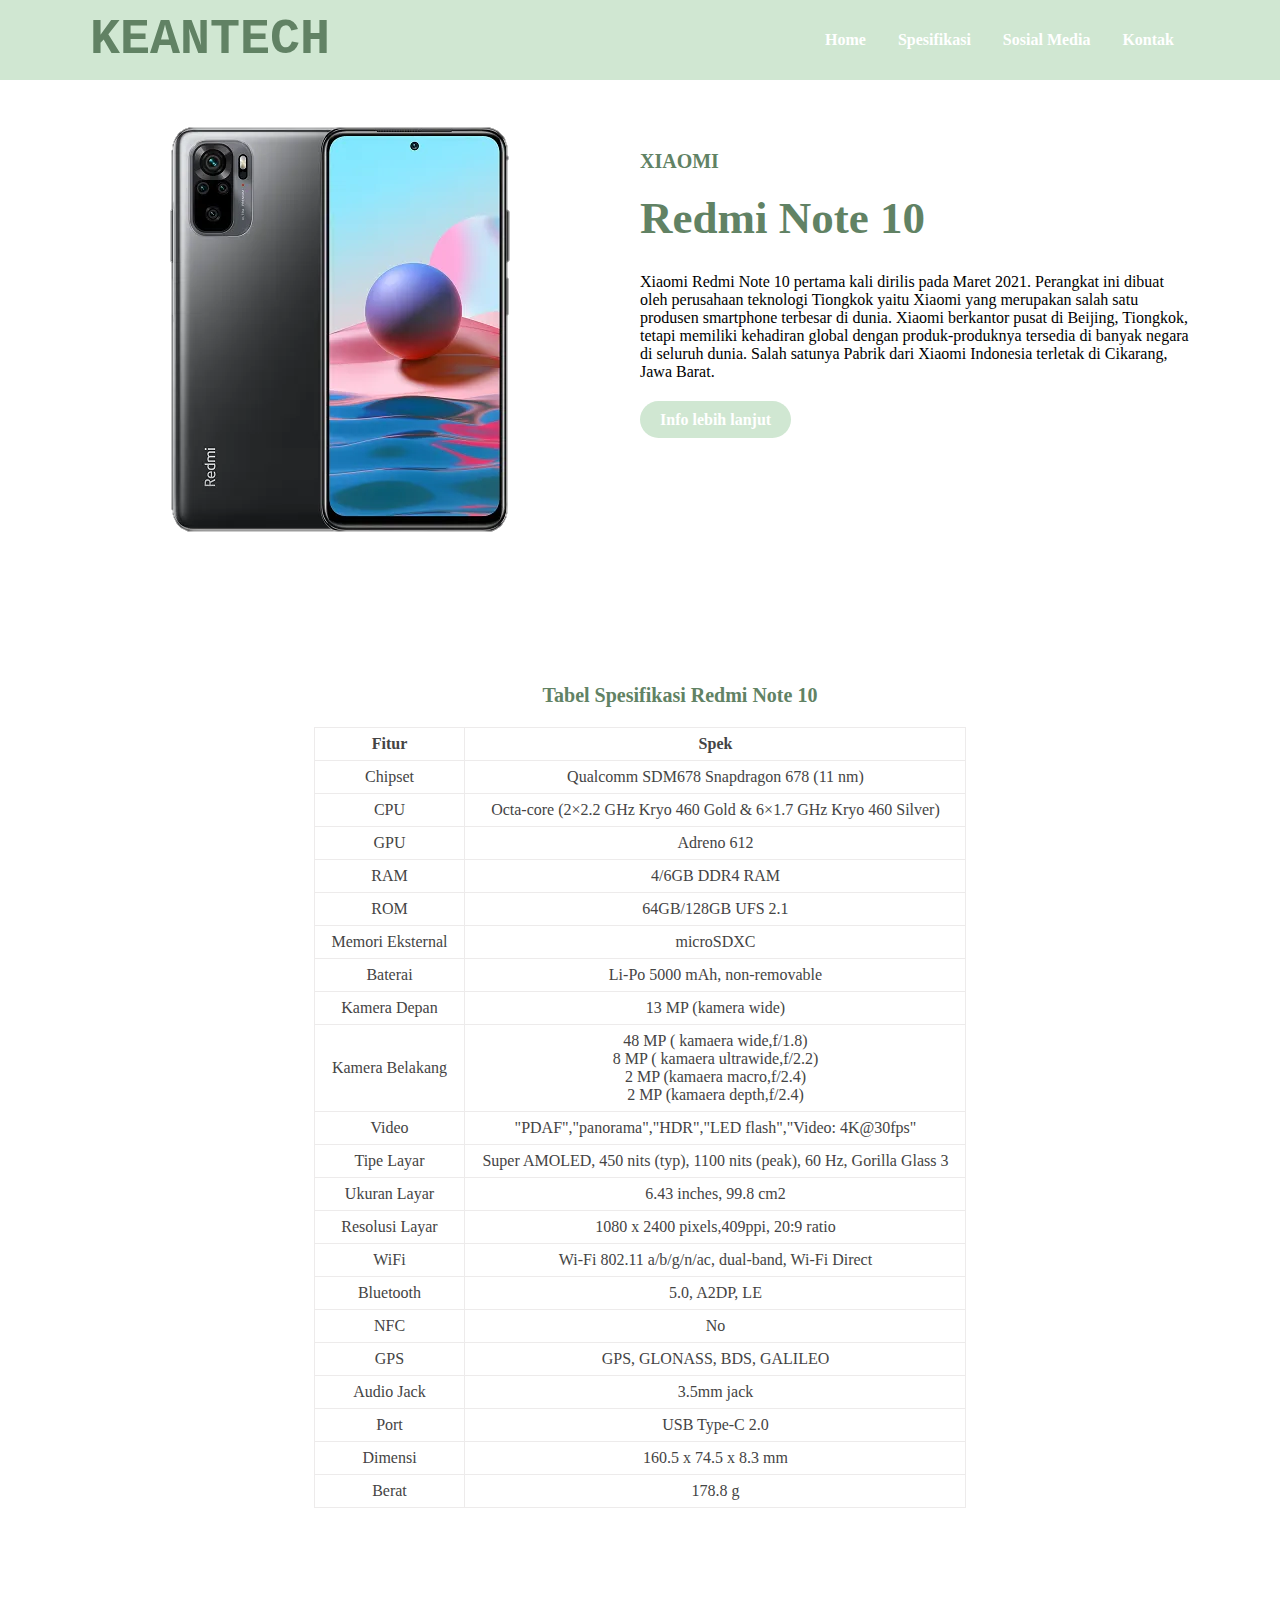
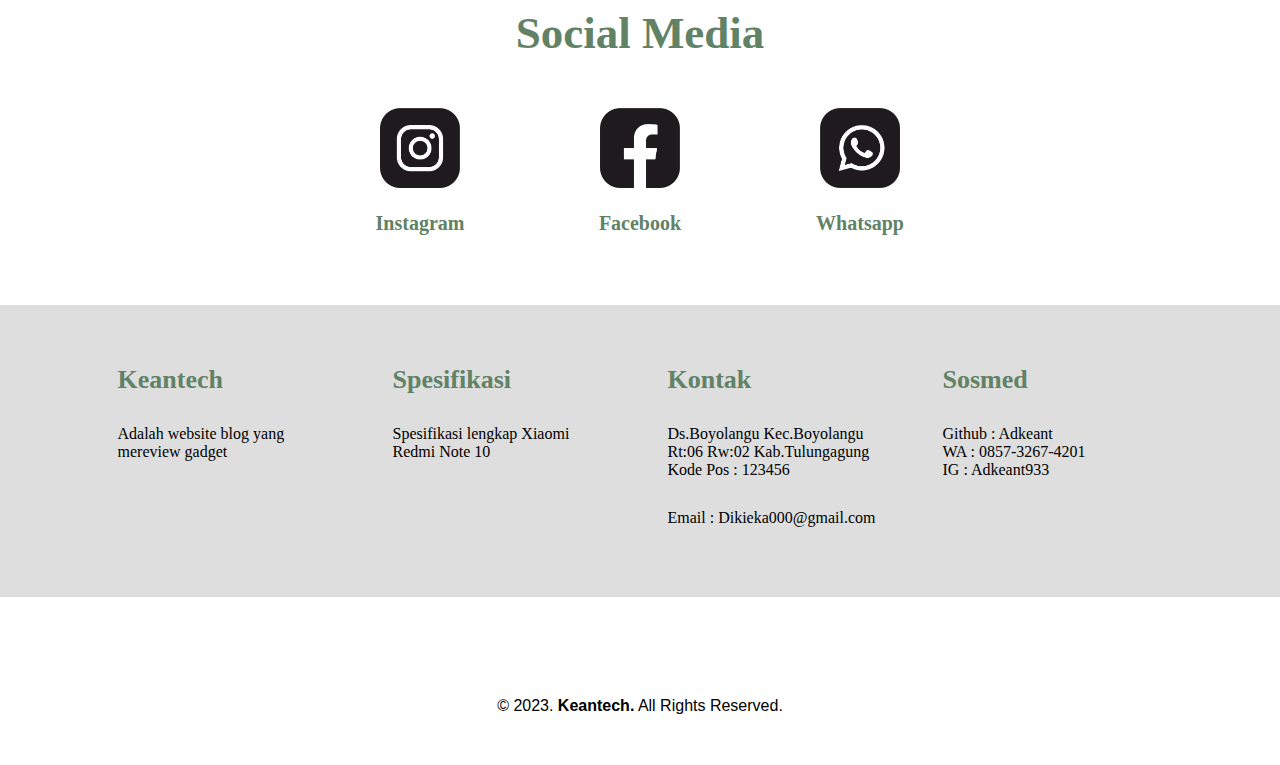
==== index.html @ c8f2ebb6 "first commit" ====
<!DOCTYPE html>
<html lang="en">
<head>
    <meta charset="UTF-8">
    <meta name="viewport" content="width=device-width, initial-scale=1.0">
    <title>Spesifikasi_Redmi_note_10</title>
    <link rel="stylesheet" href="style.css">
</head>

<body>
    <nav>
        <div class="wrapper">
            <div class="logo"><a href=''>KEANTECH</a></div>
            <div class="menu">
                <ul>
                    <li><a href="#home">Home</a></li>
                    <li><a href="#spek">Spesifikasi</a></li>
                    <li><a href="#social">Sosial Media</a></li>
                    <li><a href="#contact">Kontak</a></li>
                </ul>
            </div>
        </div>
     </nav>
     <div class="wrapper">
        <section id="home">
            <div class="img1">
            <img src="resource/renote10.png"/>
        </div>
            <div class="kolom">
                <p class="deskripsi">XIAOMI</p>
                <h2>Redmi Note 10</h2>
                <p>Xiaomi Redmi Note 10 pertama kali dirilis pada Maret 2021. Perangkat ini dibuat oleh perusahaan teknologi Tiongkok yaitu Xiaomi yang merupakan salah satu produsen smartphone terbesar di dunia. Xiaomi berkantor pusat di Beijing, Tiongkok, tetapi memiliki kehadiran global dengan produk-produknya tersedia di banyak negara di seluruh dunia. Salah satunya Pabrik dari Xiaomi Indonesia terletak di Cikarang, Jawa Barat. 
                </p>
                <p><a href="https://www.mi.co.id/id/product/redmi-note-10/" class="tbl-cyan">Info lebih lanjut</a></p>
            </div>
        </section>

        <section id="spek">
            <div class="spesifikasi">
                <h3>Tabel Spesifikasi Redmi Note 10</h3>
            <table>
                <thead>
                    <tr>
                        <th>Fitur</th>
                        <th>Spek</th>
                    </tr>
                </thead>
                <tbody>
                    <tr>
                        <td>Chipset</td>
                        <td>Qualcomm SDM678 Snapdragon 678 (11 nm)</td>
                    </tr>
                    <tr>
                        <td>CPU</td>
                        <td>Octa-core (2×2.2 GHz Kryo 460 Gold & 6×1.7 GHz Kryo 460 Silver)</td>
                    </tr>
                    <tr>
                        <td>GPU</td>
                        <td>Adreno 612</td>
                    </tr>
                    <tr>
                        <td>RAM</td>
                        <td>4/6GB DDR4 RAM</td>
                    </tr>
                    <tr>
                        <td>ROM</td>
                        <td>64GB/128GB UFS 2.1</td>
                    </tr>
                    <tr>
                        <td>Memori Eksternal</td>
                        <td>microSDXC</td>
                    </tr>
                    <tr>
                        <td>Baterai</td>
                        <td>Li-Po 5000 mAh, non-removable</td>
                    </tr>
                    <tr>
                        <td>Kamera Depan</td>
                        <td>13 MP (kamera wide)</td>
                    </tr>
                    <tr>
                        <td>Kamera Belakang</td>
                        <td>48 MP ( kamaera wide,f/1.8)
                            <br>8 MP ( kamaera ultrawide,f/2.2)
                            <br>2 MP (kamaera macro,f/2.4)
                            <br>2 MP (kamaera depth,f/2.4)</td>
                    </tr>
                    <tr>
                        <td>Video</td>
                        <td>"PDAF","panorama","HDR","LED flash","Video: 4K@30fps"</td>
                    </tr>
                    <tr>
                        <td>Tipe Layar</td>
                        <td>Super AMOLED, 450 nits (typ), 1100 nits (peak), 60 Hz, Gorilla Glass 3</td>
                    </tr>
                    <tr>
                        <td>Ukuran Layar</td>
                        <td>6.43 inches, 99.8 cm2</td>
                    </tr>
                    <tr>
                        <td>Resolusi Layar</td>
                        <td>1080 x 2400 pixels,409ppi, 20:9 ratio</td>
                    </tr>
                    <tr>
                        <td>WiFi</td>
                        <td>Wi-Fi 802.11 a/b/g/n/ac, dual-band, Wi-Fi Direct</td>
                    </tr>
                    <tr>
                        <td>Bluetooth</td>
                        <td>5.0, A2DP, LE</td>
                    </tr>
                    <tr>
                        <td>NFC</td>
                        <td>No</td>
                    </tr>
                    <tr>
                        <td>GPS</td>
                        <td>GPS, GLONASS, BDS, GALILEO</td>
                    </tr>
                    <tr>
                        <td>Audio Jack</td>
                        <td>3.5mm jack</td>
                    </tr>
                    <tr>
                        <td>Port</td>
                        <td>USB Type-C 2.0</td>
                    </tr>
                    <tr>
                        <td>Dimensi</td>
                        <td>160.5 x 74.5 x 8.3 mm</td>
                    </tr>
                    <tr>
                        <td>Berat</td>
                        <td>178.8 g</td>
                    </tr>
                </tbody>
            </table>
        </section>


        <section id="social">
            <div class="tengah">
                <div class="kolom">
                    <h2>Social Media</h2>
                </div>
                <div class="social-list">
                    <div class="kartu-social">
                        <img src="resource/IG.png"/>
                        <p>Instagram</p>
                    </div>
                    <div class="kartu-social">
                        <img src="resource/FB.png"/>
                        <p>Facebook</p>
                    </div>
                    <div class="kartu-social">
                        <img src="resource/WA.png"/>
                        <p>Whatsapp</p>
                    </div>
                </div>
            </div>
        </section>
     </div>

     <div id="contact">
        <div class="wrapper">
            <div class="footer">
                <div class="footer-section">
                    <h4>Keantech</h4>
                    <p>Adalah website blog yang mereview gadget</p>
                </div>
                <div class="footer-section">
                    <h4>Spesifikasi</h4>
                    <p>Spesifikasi lengkap Xiaomi Redmi Note 10</p>
                </div>
                <div class="footer-section">
                    <h4>Kontak</h4>
                    <p>Ds.Boyolangu Kec.Boyolangu Rt:06 Rw:02 Kab.Tulungagung Kode Pos : 123456</p>
                    <p>Email : Dikieka000@gmail.com</p>
                </div>
                <div class="footer-section">
                    <h4>Sosmed</h4>
                    <p>
                        Github : Adkeant
                        <br>WA : 0857-3267-4201
                        <br>IG : Adkeant933
                    </p>
                 </div>
            </div>
        </div>
     </div>

     <div id="copyright">
        <div class="wrapper">
            &copy; 2023. <b>Keantech.</b> All Rights Reserved.
        </div>
     </div>
</body>
</html>
---- style.css ----
*{
    text-decoration: none;
    margin: 0px;
    padding: 0px;
}

body {
    margin: 0px;
    padding: 0px;
    font-family: 'Open Sans',sans-serif;
}

.wrapper {
    width: 1100px;
    margin: auto;
    position: relative;
    justify-content: center;
    
}

#home { 
    margin-bottom: 100px;
}

.logo a {
    font-size: 50px;
    font-weight: bold;
    float: left;
    font-family: courier;
    color: #618264;
}

h3 {
    text-align: center;
    margin-left: 40px;
}

table{
    border-collapse: collapse;
    color: #444;
    justify-content: center;
}

table th,
table td{
    border: 1px solid #edebeb;
    padding: 7px 17px;
    text-align: center;
    font-family: 'consolas';
}
.menu {
    float: right;
}

nav {
   width: 100%;
   margin: auto;
   display: flex;
   line-height: 80px;
   position: sticky;
   position: -webkit-sticky;
   top: 0;
   background: #D0E7D2; 
   z-index: 1;
}

nav ul {
    list-style-type: none;
    margin: 0;
    padding: 0;
    overflow: hidden;
} 

nav ul li {
    float: left;
}

nav ul li a {
    color: #fff;
    font-weight: bold;
    text-align: center;
    padding: 0px 16px 0px 16px;
    text-decoration: none;
    font-family: 'comic sans ms';
}

nav ul li a:hover {
    text-decoration: underline;
}

section {
    margin: auto;
    display: flex;
    margin-bottom: 50px;
    justify-content: center;
}

.img1 {
    margin-right: 50px;
}

.kolom {
    margin-top: 50px;
    margin-bottom: 50px;
}

.kolom .deskripsi {
    font-size: 20px;
    font-weight: bold;
    font-family: 'comic sans ms';
    color: #618264;
}

h2 {
    font-family: 'comic sans ms';
    font-weight: 800;
    font-size: 45px;
    margin-bottom: 20px;
    color: #618264;
    width: 100%;
    line-height: 50px;
}

h4 {
    justify-content: center;
    font-family: 'comic sans ms';
    font-weight: 600;
    font-size: 26px;
    color: #618264;
    width: 100%;
    line-height: 50px;
}

a.tbl-hijau {
    background: #618264;
    border-radius: 20px;
    margin-top: 20px;
    padding: 10px 20px 10px 20px;
    color: #FFF;
    cursor: pointer;
    font-weight: bold;
}

a.tbl-hijau:hover {
    background: #D0E7D2;
    text-decoration: none;
}

a.tbl-cyan {
    background: #D0E7D2;
    border-radius: 20px;
    margin-top: 20px;
    padding: 10px 20px 10px 20px;
    color: #FFF;
    cursor: pointer;
    font-weight: bold;
}

a.tbl-cyan:hover {
    background: #618264;
    text-decoration: none;
}

p {
    margin: 10px 0px 10px 0px;
    padding: 10px 0px 10px 0px;
    font-family: 'consolas';
}

.tengah {
    text-align: center;
    width: 100%;

}


.kartu-social p {
    font-family: 'comic sans ms';
    font-weight: 800;
    font-size: 20px;
    text-align: center;
    color: #618264;
}

.social-list {
    width: 100%;
    position: relative;
    display: flex;
    flex-wrap: wrap;
    justify-content: center;
}

.kartu-social {
    width: 20%;
    margin: 0px;
}

.kartu-social img {
    width: 80px;
    margin: 0px 0px 0px 0px;
}       

#contact {
    background: #dedede;
    padding: 50px 0px 50px 0px;
}

.footer {
    width: 100%;
    position: relative;
    display: flex;
    flex-wrap: wrap;
    margin: auto;
}

.footer-section {
    width: 20%;
    margin:  0 auto;
}

h3 {
    font-family: 'comic sans ms';
    font-weight: 800;
    font-size: 20px;
    margin-bottom: 20px;
    color: #618264;
    width: 100%;
    line-height: 50 px;
}

#copyright {
    text-align: center;
    width: 100%;
    padding: 50px 0px 50px 0px;
    margin-top: 50px;
}

@media screen and (max-width: 991.98px){
    .wrapper {
       width: 90%; 
    }

    .logo a{
        display: block;
        width: 100%;
        text-align: center;
    }

    nav .menu {
        width: 100%;
        margin: 0;
    }
    
    nav .menu ul {
        text-align: center;
        margin: auto;
        line-height: 60px;
    }

    nav .menu ul li {
        display: inline-block;
        float: none;
    }

    section {
        display: block;
    }

    section img {
        display: block;
        width: 100%;
        height: auto;
    }

    .kartu-tutor img{
        width: 50%;
    }

    .kartu-partner img{
        width: 50%;
    }

    .kolom {
        text-align: center;
    }

    .table {
        justify-content: center;
    }

}
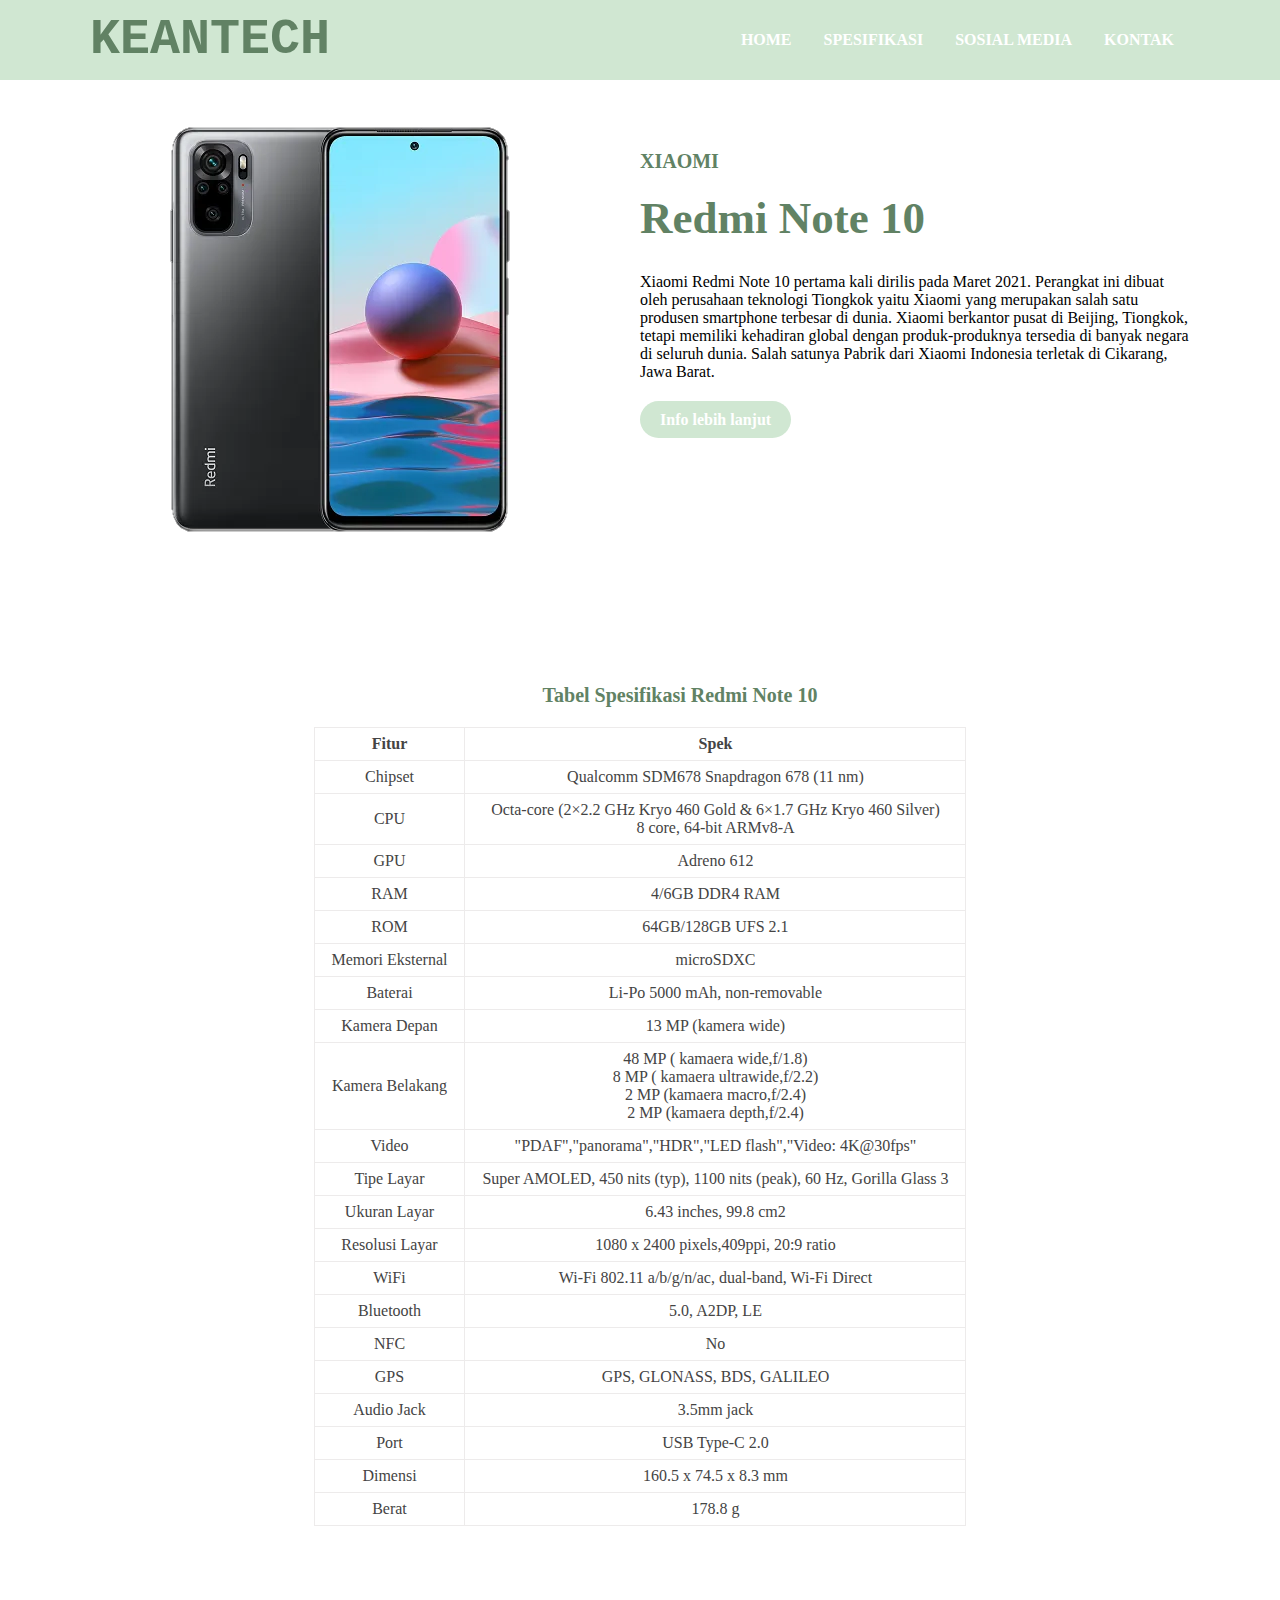
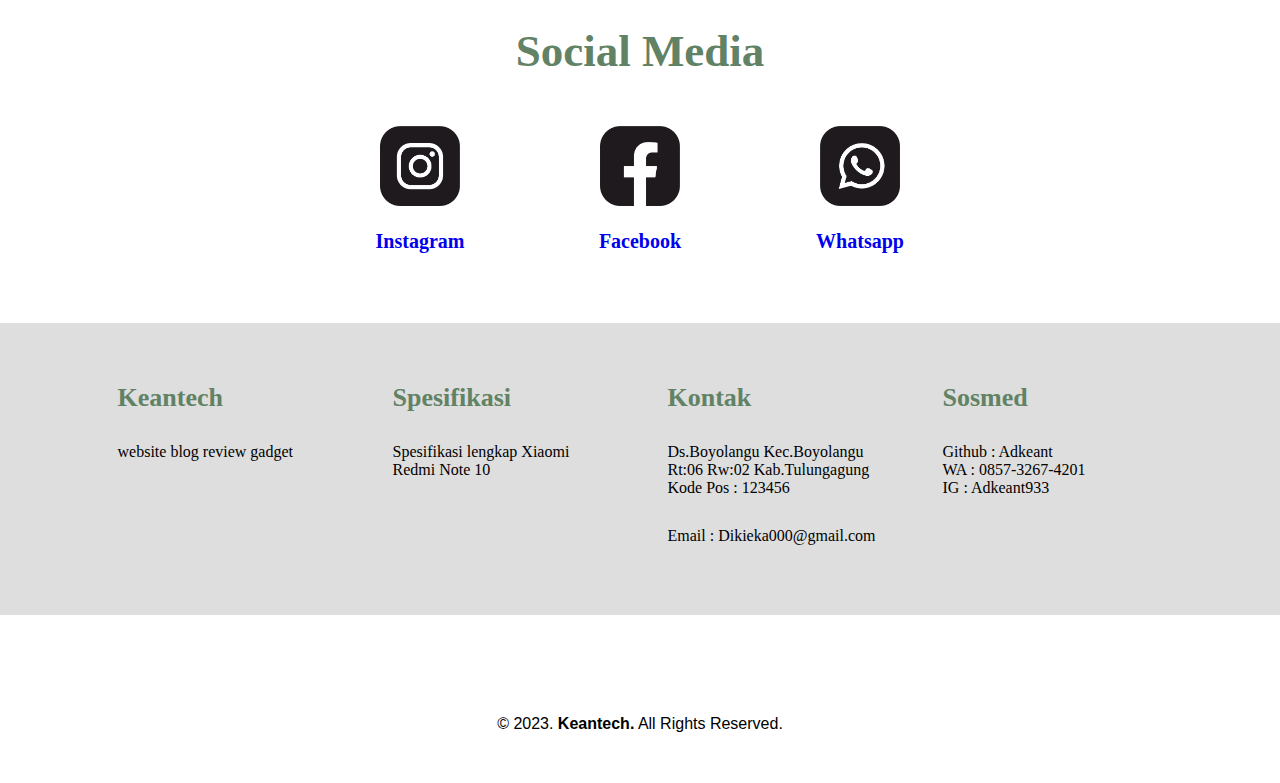
==== commit 374166e7: "Update index.html" ====
--- a/index.html
+++ b/index.html
@@ -13,10 +13,10 @@
             <div class="logo"><a href=''>KEANTECH</a></div>
             <div class="menu">
                 <ul>
-                    <li><a href="#home">Home</a></li>
-                    <li><a href="#spek">Spesifikasi</a></li>
-                    <li><a href="#social">Sosial Media</a></li>
-                    <li><a href="#contact">Kontak</a></li>
+                    <li><a href="#home">HOME</a></li>
+                    <li><a href="#spek">SPESIFIKASI</a></li>
+                    <li><a href="#social">SOSIAL MEDIA</a></li>
+                    <li><a href="#contact">KONTAK</a></li>
                 </ul>
             </div>
         </div>
@@ -52,7 +52,9 @@
                     </tr>
                     <tr>
                         <td>CPU</td>
-                        <td>Octa-core (2×2.2 GHz Kryo 460 Gold & 6×1.7 GHz Kryo 460 Silver)</td>
+                        <td>Octa-core (2×2.2 GHz Kryo 460 Gold & 6×1.7 GHz Kryo 460 Silver)
+                            <br>8 core, 64-bit ARMv8-A
+                        </td>
                     </tr>
                     <tr>
                         <td>GPU</td>
@@ -146,15 +148,15 @@
                 <div class="social-list">
                     <div class="kartu-social">
                         <img src="resource/IG.png"/>
-                        <p>Instagram</p>
+                        <p><a href="https://instagram.com/adkeant933?igshid=OGQ5ZDc2ODk2ZA==" class="tbl-sosmed">Instagram</a> </p>
                     </div>
                     <div class="kartu-social">
                         <img src="resource/FB.png"/>
-                        <p>Facebook</p>
+                        <p><a href="https://www.facebook.com/diki.eka.5015?mibextid=ZbWKwL" class="tbl-sosmed">Facebook</a></p>
                     </div>
                     <div class="kartu-social">
                         <img src="resource/WA.png"/>
-                        <p>Whatsapp</p>
+                        <p><a href="https://wa.me/qr/XMAKFWKQ4FAJN1" class="tbl-sosmed">Whatsapp</a></p>
                     </div>
                 </div>
             </div>
@@ -166,7 +168,7 @@
             <div class="footer">
                 <div class="footer-section">
                     <h4>Keantech</h4>
-                    <p>Adalah website blog yang mereview gadget</p>
+                    <p>website blog review gadget</p>
                 </div>
                 <div class="footer-section">
                     <h4>Spesifikasi</h4>
@@ -195,4 +197,4 @@
         </div>
      </div>
 </body>
-</html>+</html>
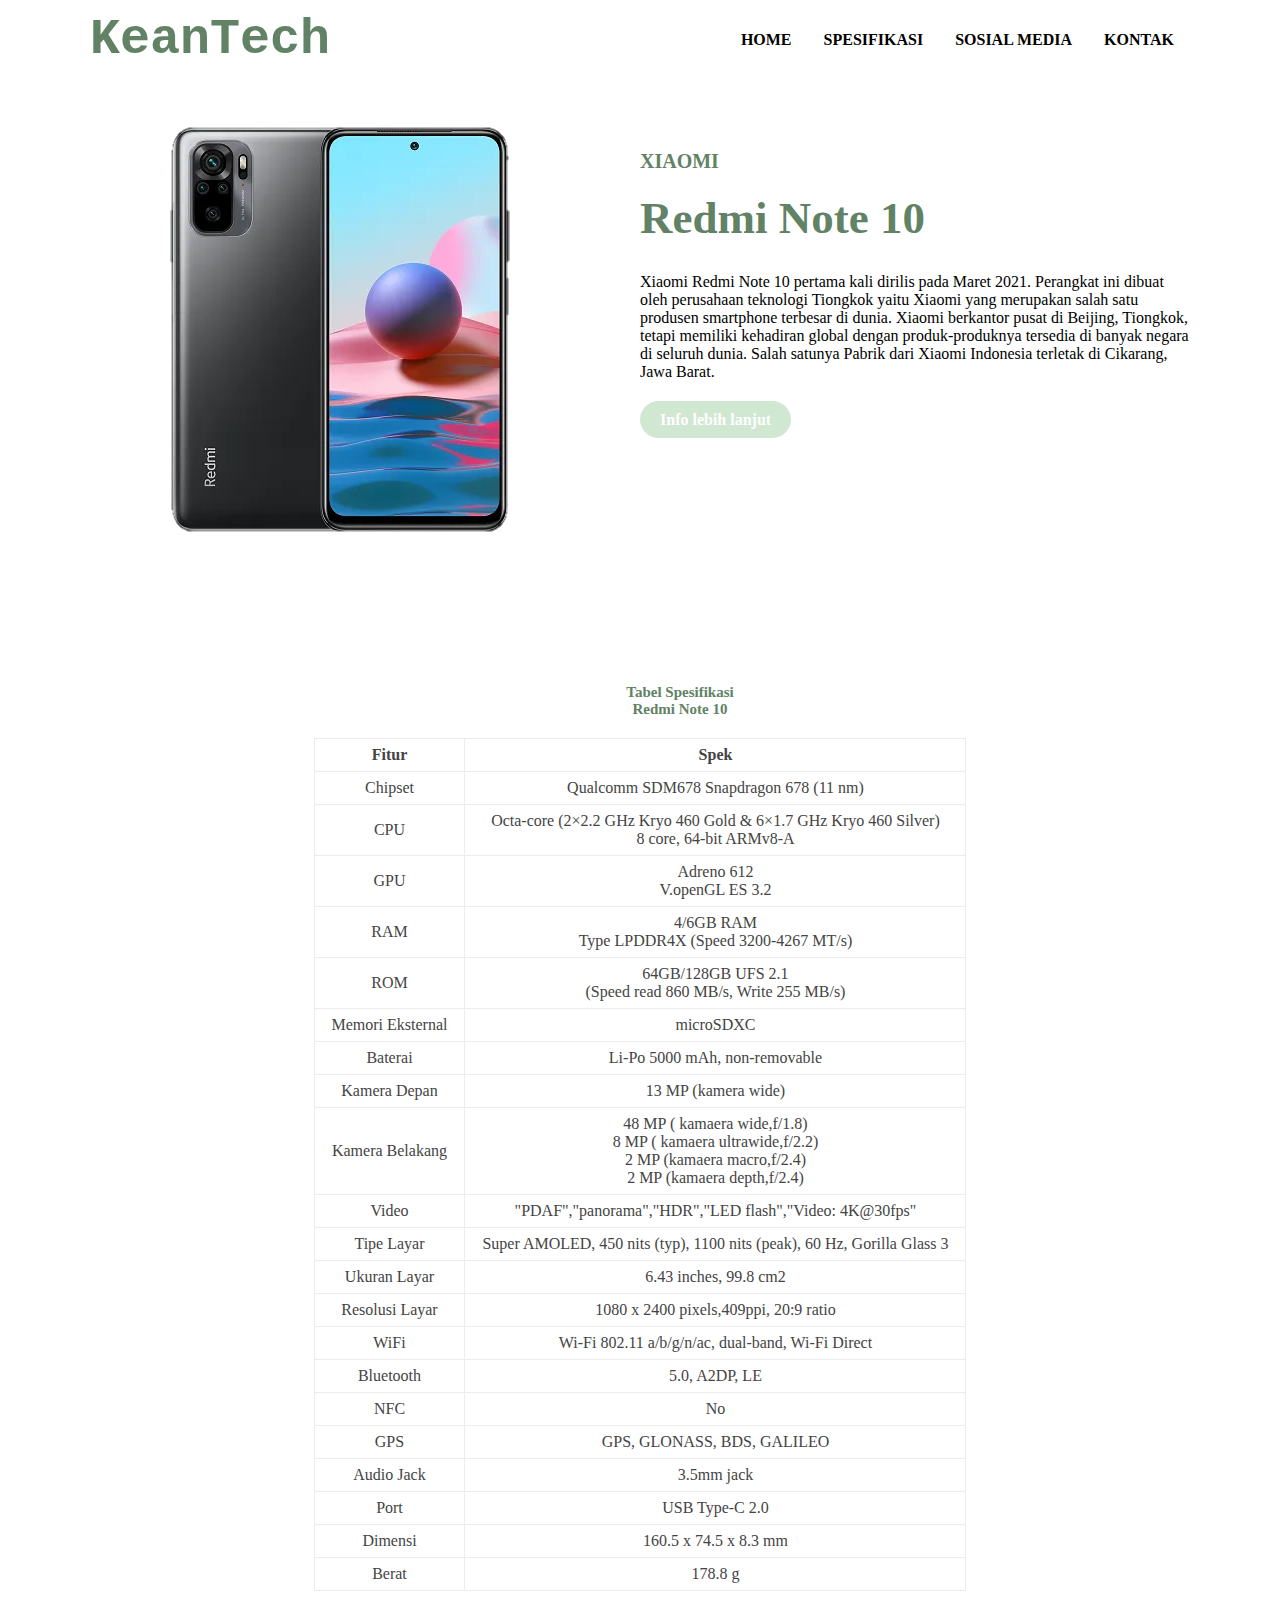
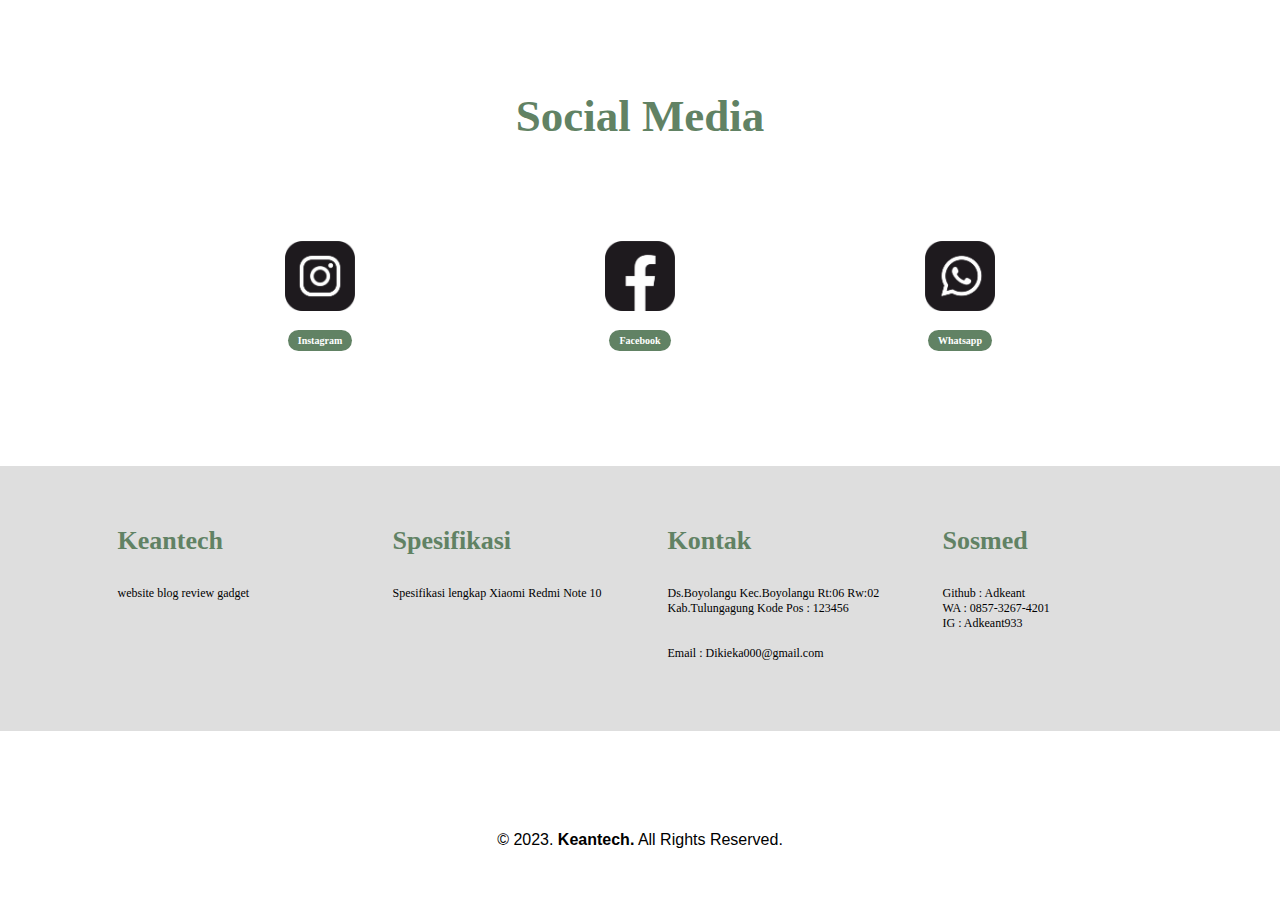
==== commit 8a4d17aa: "Update index.html" ====
--- a/index.html
+++ b/index.html
@@ -10,7 +10,7 @@
 <body>
     <nav>
         <div class="wrapper">
-            <div class="logo"><a href=''>KEANTECH</a></div>
+            <div class="logo"><a href=''>KeanTech</a></div>
             <div class="menu">
                 <ul>
                     <li><a href="#home">HOME</a></li>
@@ -19,6 +19,9 @@
                     <li><a href="#contact">KONTAK</a></li>
                 </ul>
             </div>
+            <div>
+                
+            </div>
         </div>
      </nav>
      <div class="wrapper">
@@ -37,7 +40,10 @@
 
         <section id="spek">
             <div class="spesifikasi">
-                <h3>Tabel Spesifikasi Redmi Note 10</h3>
+                <h3>Tabel Spesifikasi 
+                <br>Redmi Note 10
+                </h3>
+               
             <table>
                 <thead>
                     <tr>
@@ -58,15 +64,21 @@
                     </tr>
                     <tr>
                         <td>GPU</td>
-                        <td>Adreno 612</td>
+                        <td>Adreno 612
+                            <br>V.openGL ES 3.2
+                        </td>
                     </tr>
                     <tr>
                         <td>RAM</td>
-                        <td>4/6GB DDR4 RAM</td>
+                        <td>4/6GB RAM
+                            <br>Type LPDDR4X (Speed 3200-4267 MT/s)
+                        </td>
                     </tr>
                     <tr>
                         <td>ROM</td>
-                        <td>64GB/128GB UFS 2.1</td>
+                        <td>64GB/128GB UFS 2.1
+                            <br>(Speed read 860 MB/s, Write 255 MB/s)
+                        </td>
                     </tr>
                     <tr>
                         <td>Memori Eksternal</td>
--- a/style.css
+++ b/style.css
@@ -39,6 +39,7 @@
     border-collapse: collapse;
     color: #444;
     justify-content: center;
+    position: relative;
 }
 
 table th,
@@ -60,7 +61,7 @@
    position: sticky;
    position: -webkit-sticky;
    top: 0;
-   background: #D0E7D2; 
+   background: #ffffff; 
    z-index: 1;
 }
 
@@ -76,12 +77,13 @@
 }
 
 nav ul li a {
-    color: #fff;
-    font-weight: bold;
+    color: #000000;
+    font-weight: bold;
+    width: 300px;
     text-align: center;
     padding: 0px 16px 0px 16px;
     text-decoration: none;
-    font-family: 'comic sans ms';
+    font-family: 'consolas';
 }
 
 nav ul li a:hover {
@@ -131,17 +133,17 @@
     line-height: 50px;
 }
 
-a.tbl-hijau {
+a.tbl-sosmed {
     background: #618264;
     border-radius: 20px;
-    margin-top: 20px;
-    padding: 10px 20px 10px 20px;
+    margin-top: 10px;
+    padding: 5px 10px 5px 10px;
     color: #FFF;
     cursor: pointer;
     font-weight: bold;
 }
 
-a.tbl-hijau:hover {
+a.tbl-sosmed:hover {
     background: #D0E7D2;
     text-decoration: none;
 }
@@ -177,7 +179,7 @@
 .kartu-social p {
     font-family: 'comic sans ms';
     font-weight: 800;
-    font-size: 20px;
+    font-size: 10px;
     text-align: center;
     color: #618264;
 }
@@ -192,12 +194,13 @@
 
 .kartu-social {
     width: 20%;
-    margin: 0px;
+    margin: 50px;
 }
 
 .kartu-social img {
-    width: 80px;
-    margin: 0px 0px 0px 0px;
+    width: 70px;
+    justify-content: center;
+    margin: auto;
 }       
 
 #contact {
@@ -218,10 +221,14 @@
     margin:  0 auto;
 }
 
+.footer-section p {
+    font-size: 12px;
+}
+
 h3 {
     font-family: 'comic sans ms';
     font-weight: 800;
-    font-size: 20px;
+    font-size: 15px;
     margin-bottom: 20px;
     color: #618264;
     width: 100%;
@@ -284,8 +291,9 @@
         text-align: center;
     }
 
-    .table {
+    table {
         justify-content: center;
-    }
-
-}+        position: relative;
+    }
+
+}
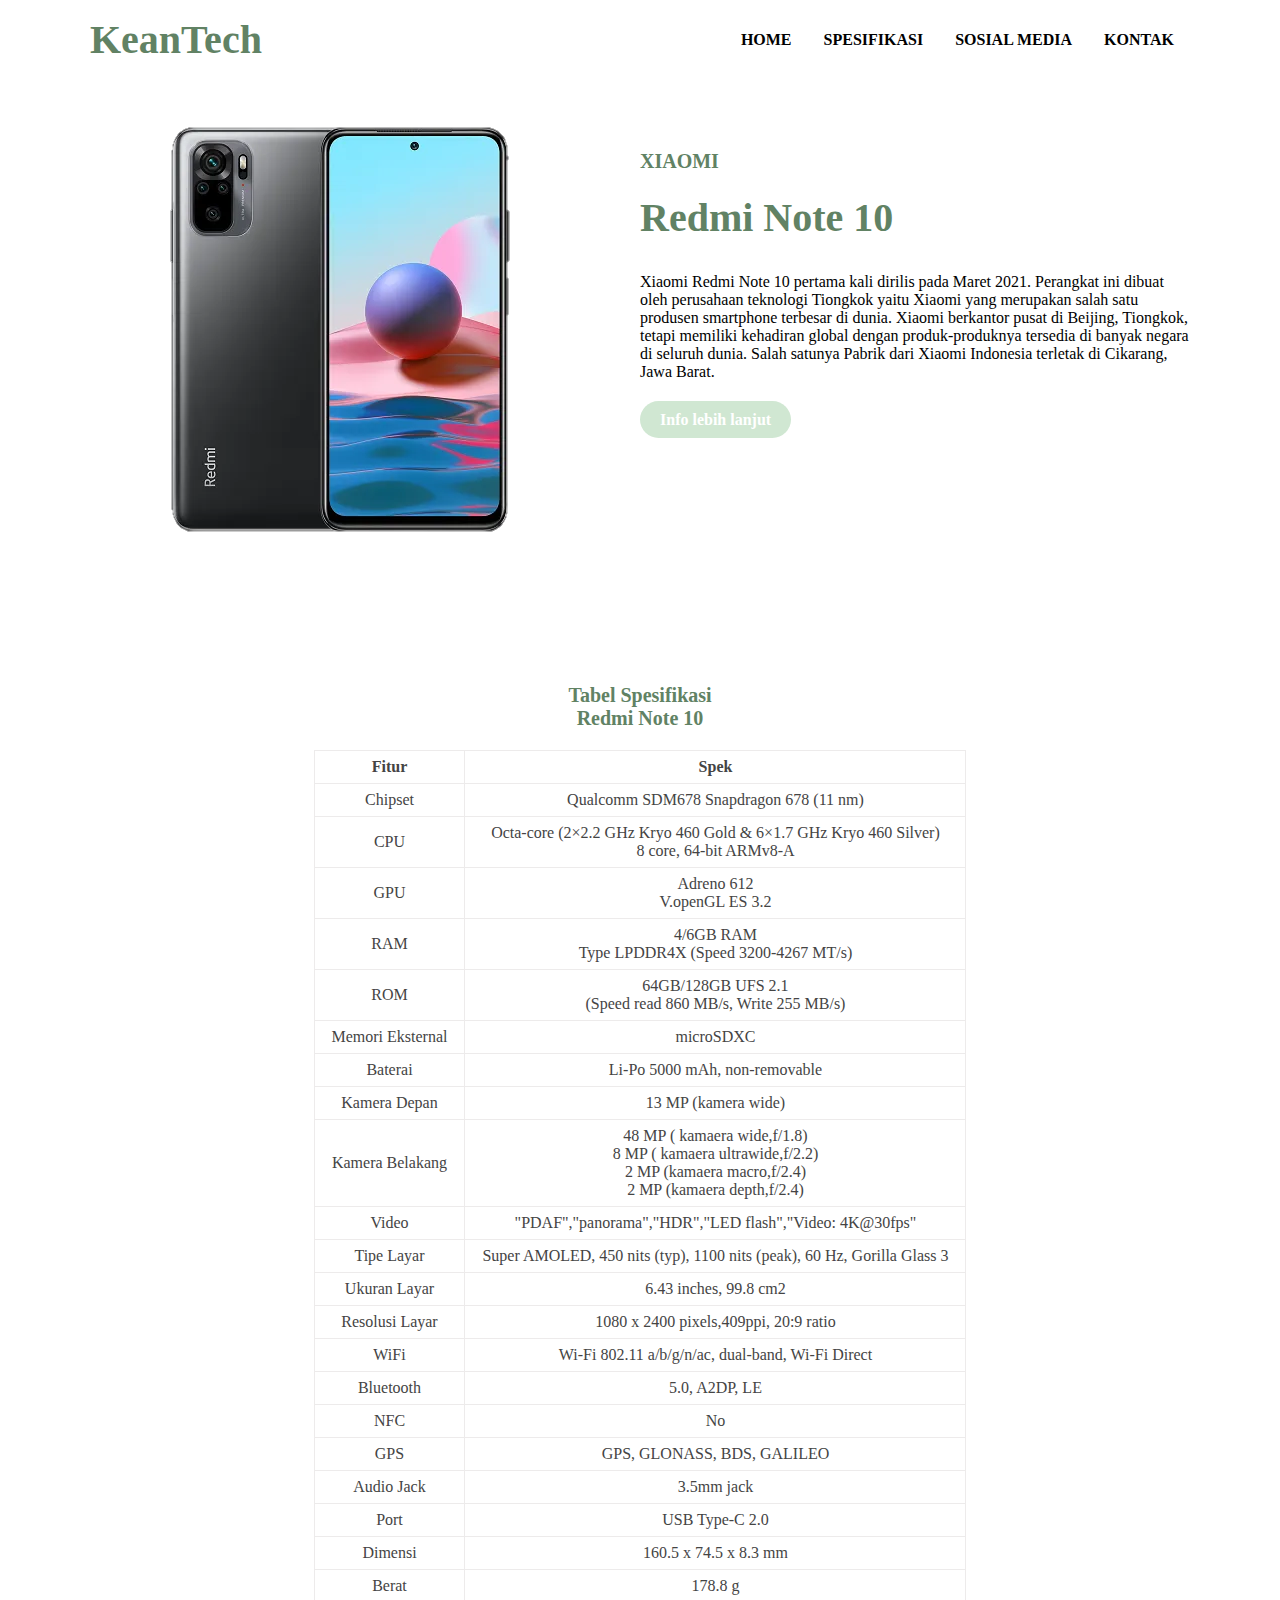
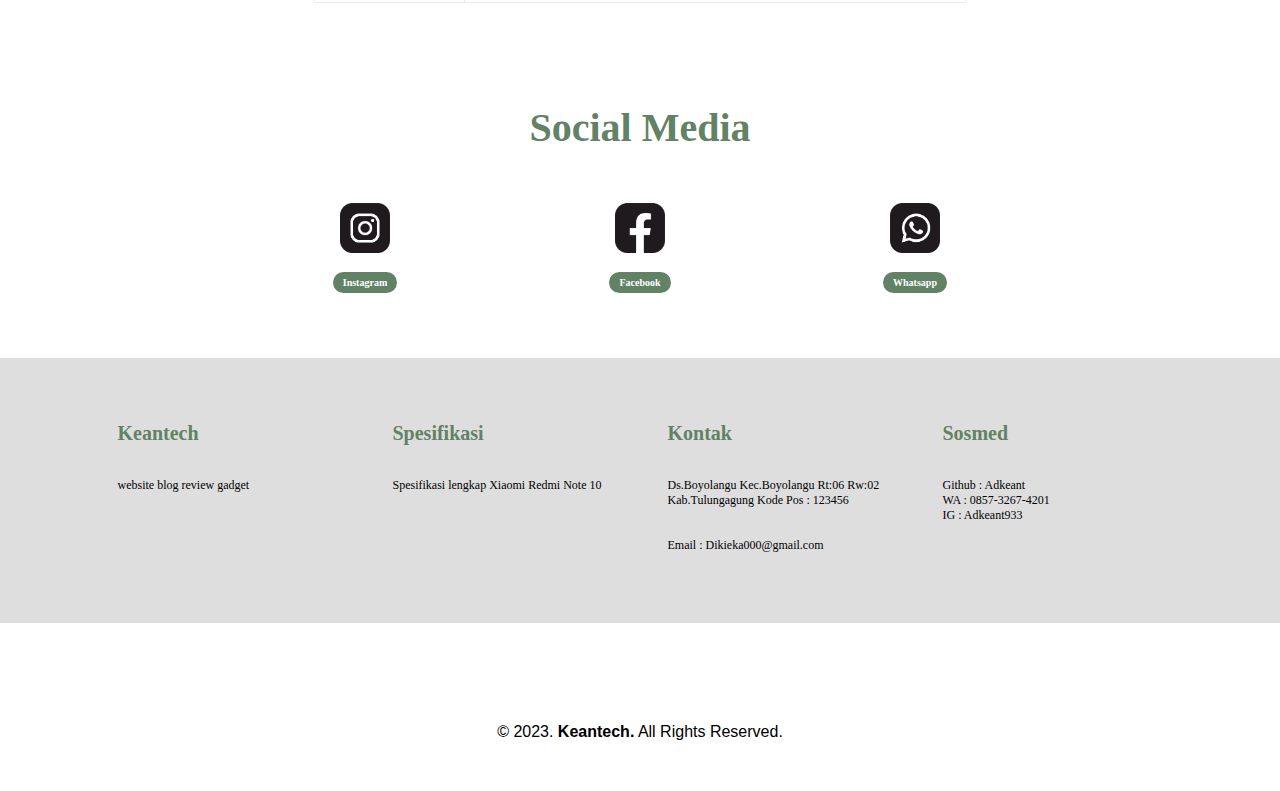
==== commit 9557af9d: "Update index.html" ====
--- a/index.html
+++ b/index.html
@@ -3,7 +3,7 @@
 <head>
     <meta charset="UTF-8">
     <meta name="viewport" content="width=device-width, initial-scale=1.0">
-    <title>Spesifikasi_Redmi_note_10</title>
+    <title>Spesifikasi_Device</title>
     <link rel="stylesheet" href="style.css">
 </head>
 
--- a/style.css
+++ b/style.css
@@ -23,16 +23,19 @@
 }
 
 .logo a {
-    font-size: 50px;
+    font-size: 40px;
     font-weight: bold;
     float: left;
-    font-family: courier;
-    color: #618264;
-}
-
-h3 {
-    text-align: center;
-    margin-left: 40px;
+    font-family: DotLirium;
+    color: #618264;
+}
+
+.spesifikasi h3 {
+    text-align: center;
+    margin-left: auto;
+    position: relative;
+    font-weight: bold;
+    font-size: 15pt;
 }
 
 table{
@@ -47,7 +50,9 @@
     border: 1px solid #edebeb;
     padding: 7px 17px;
     text-align: center;
-    font-family: 'consolas';
+    font-family: consolas;
+    justify-content: center;
+    position: relative;
 }
 .menu {
     float: right;
@@ -83,7 +88,7 @@
     text-align: center;
     padding: 0px 16px 0px 16px;
     text-decoration: none;
-    font-family: 'consolas';
+    font-family: consolas;
 }
 
 nav ul li a:hover {
@@ -99,6 +104,7 @@
 
 .img1 {
     margin-right: 50px;
+    justify-content: center;
 }
 
 .kolom {
@@ -116,7 +122,7 @@
 h2 {
     font-family: 'comic sans ms';
     font-weight: 800;
-    font-size: 45px;
+    font-size: 40px;
     margin-bottom: 20px;
     color: #618264;
     width: 100%;
@@ -127,7 +133,7 @@
     justify-content: center;
     font-family: 'comic sans ms';
     font-weight: 600;
-    font-size: 26px;
+    font-size: 20px;
     color: #618264;
     width: 100%;
     line-height: 50px;
@@ -166,7 +172,7 @@
 p {
     margin: 10px 0px 10px 0px;
     padding: 10px 0px 10px 0px;
-    font-family: 'consolas';
+    font-family: consolas;
 }
 
 .tengah {
@@ -193,12 +199,11 @@
 }
 
 .kartu-social {
-    width: 20%;
-    margin: 50px;
+    width: 25%;
 }
 
 .kartu-social img {
-    width: 70px;
+    width: 50px;
     justify-content: center;
     margin: auto;
 }       
@@ -242,7 +247,9 @@
     margin-top: 50px;
 }
 
+
 @media screen and (max-width: 991.98px){
+
     .wrapper {
        width: 90%; 
     }
@@ -279,12 +286,9 @@
         height: auto;
     }
 
-    .kartu-tutor img{
-        width: 50%;
-    }
-
-    .kartu-partner img{
-        width: 50%;
+    .kartu-sosmed img{
+        width: 20%;
+        display: flex;
     }
 
     .kolom {
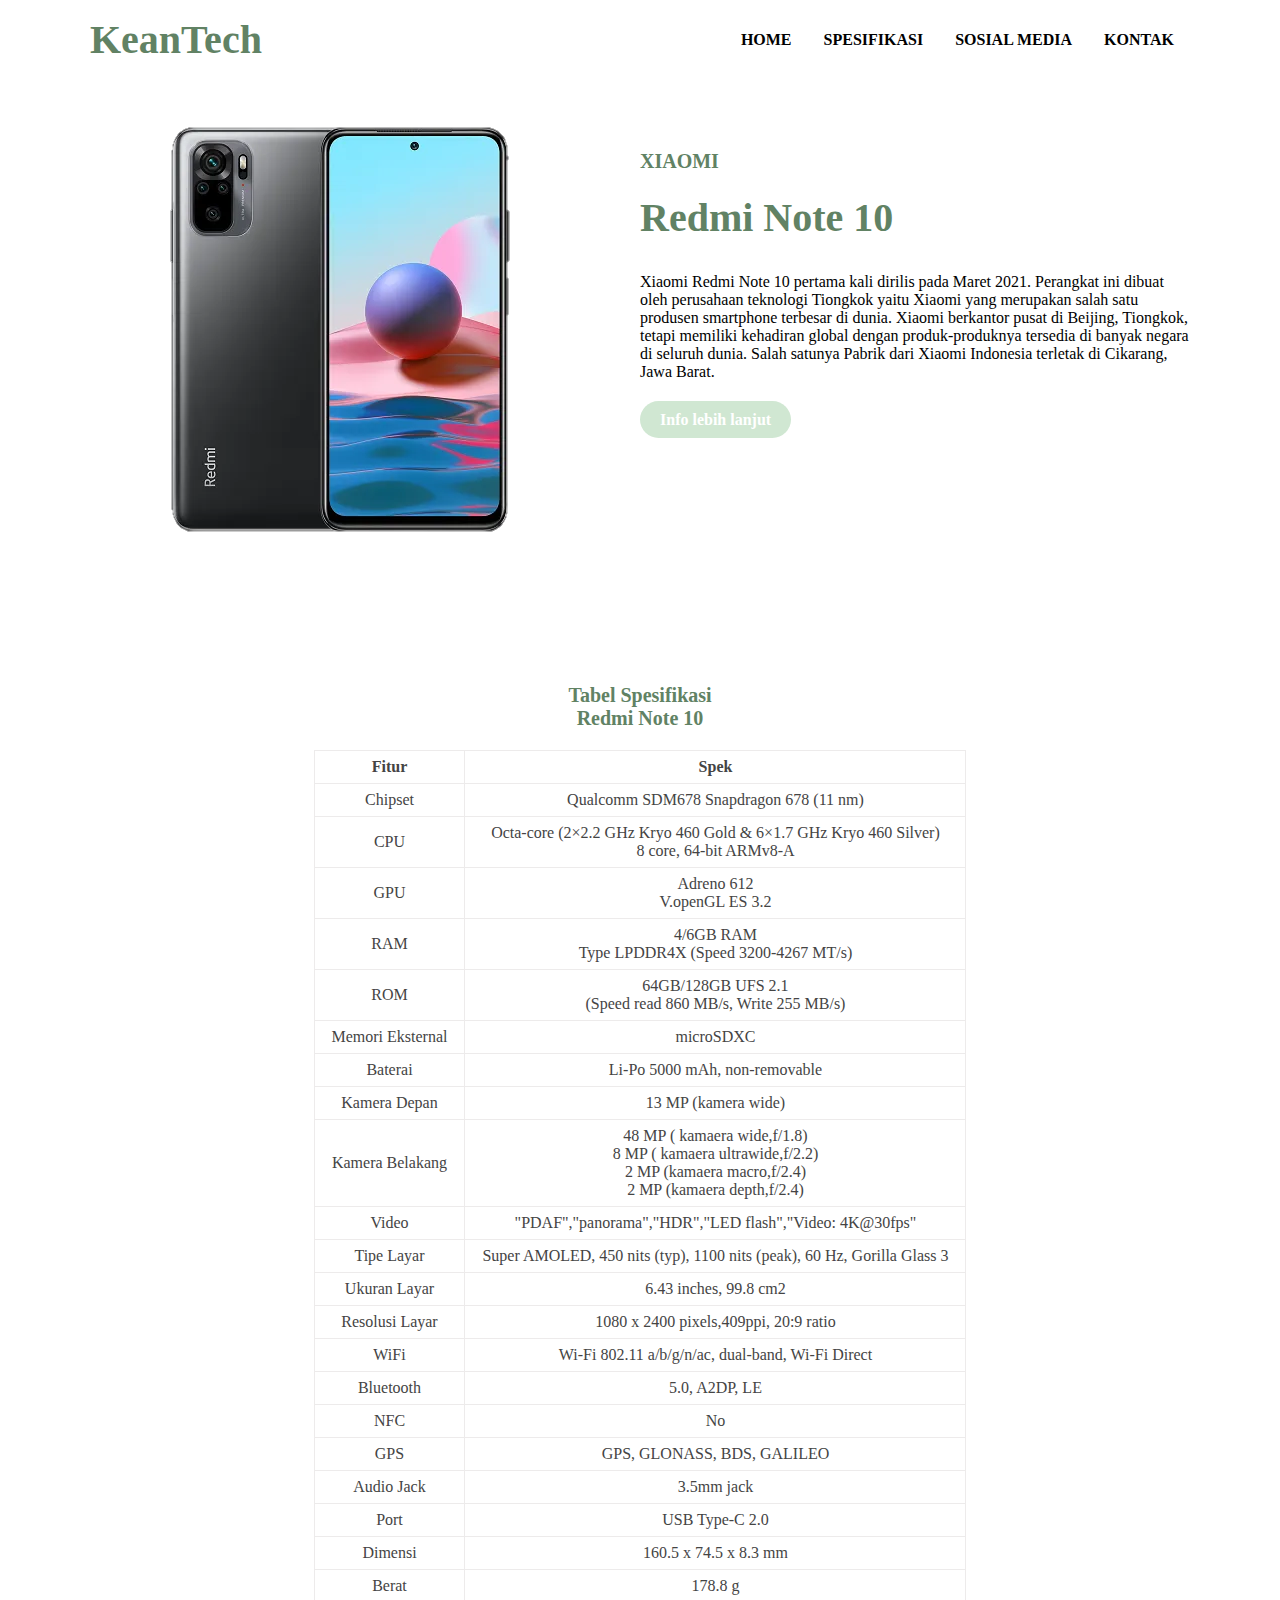
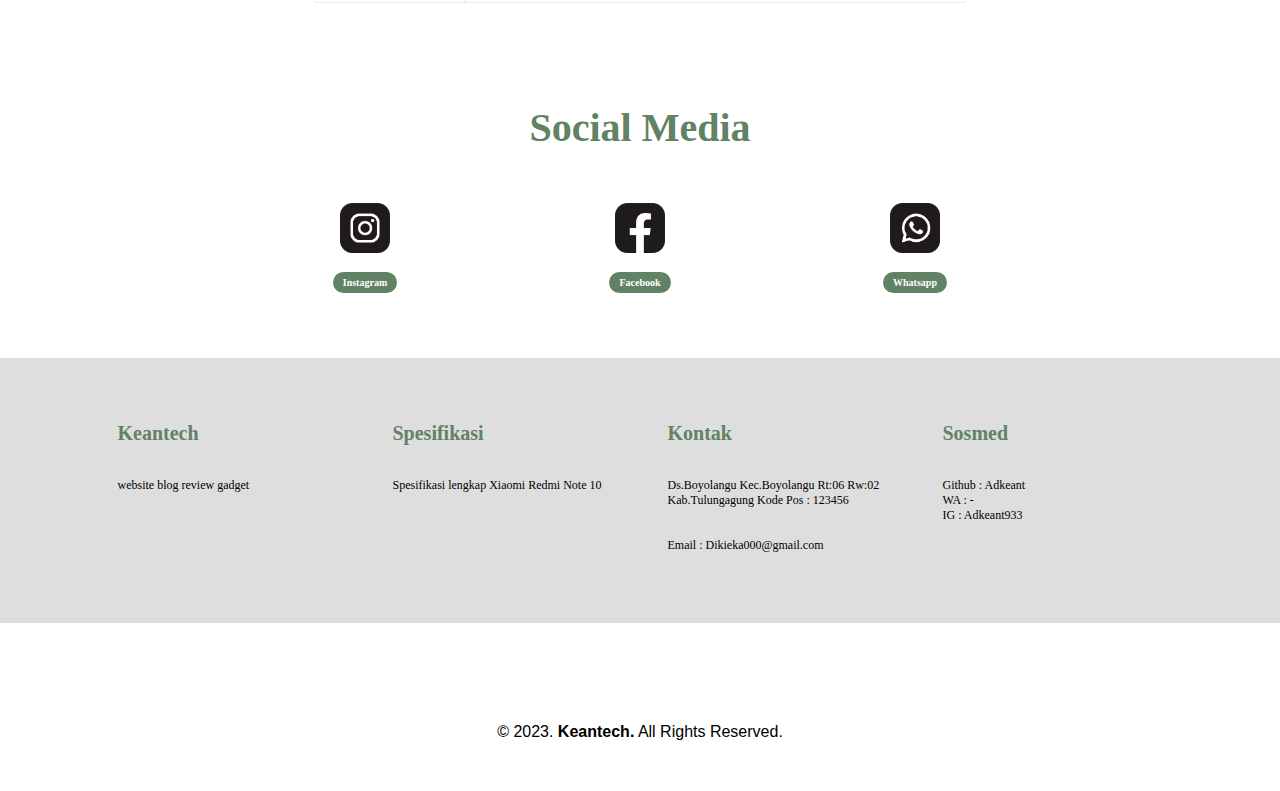
==== commit e291a22f: "Update index.html" ====
--- a/index.html
+++ b/index.html
@@ -168,7 +168,7 @@
                     </div>
                     <div class="kartu-social">
                         <img src="resource/WA.png"/>
-                        <p><a href="https://wa.me/qr/XMAKFWKQ4FAJN1" class="tbl-sosmed">Whatsapp</a></p>
+                        <p><a href="" class="tbl-sosmed">Whatsapp</a></p>
                     </div>
                 </div>
             </div>
@@ -195,7 +195,7 @@
                     <h4>Sosmed</h4>
                     <p>
                         Github : Adkeant
-                        <br>WA : 0857-3267-4201
+                        <br>WA : -
                         <br>IG : Adkeant933
                     </p>
                  </div>
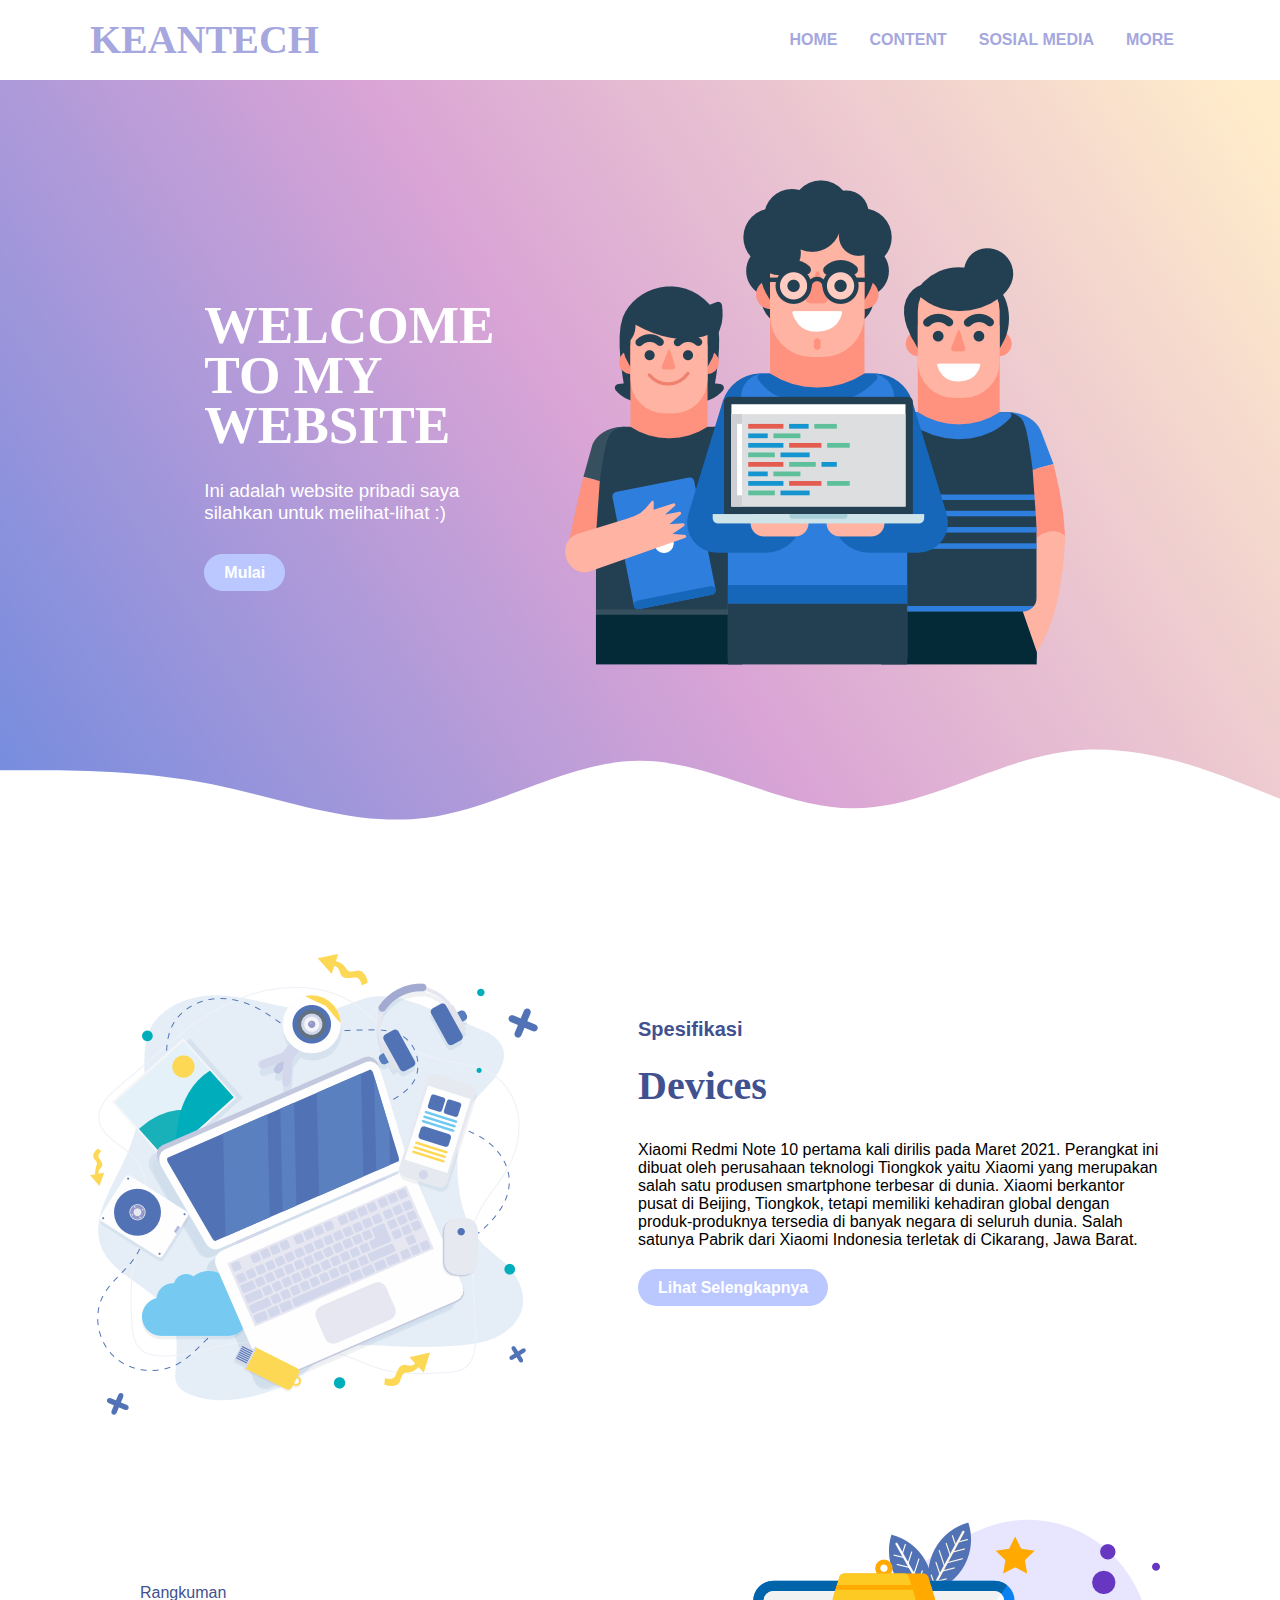
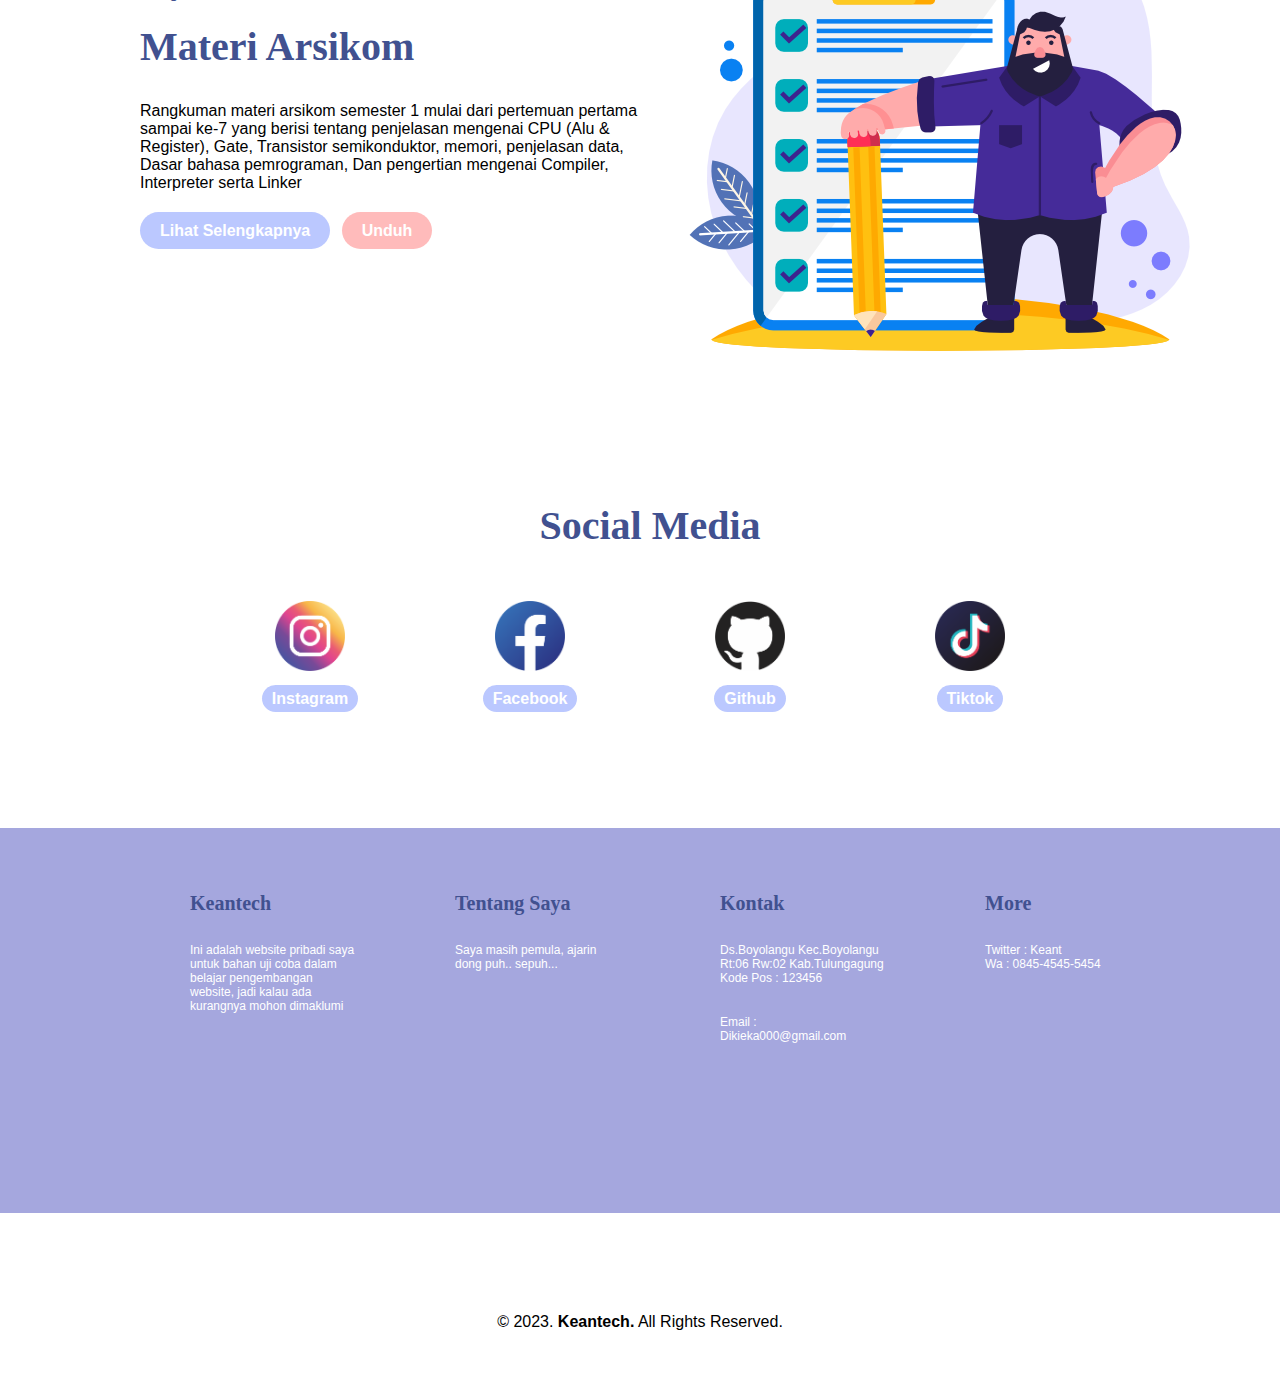
==== commit 9e8676b1: "Add files via upload" ====
--- a/index.html
+++ b/index.html
@@ -1,212 +1,134 @@
-<!DOCTYPE html>
-<html lang="en">
-<head>
-    <meta charset="UTF-8">
-    <meta name="viewport" content="width=device-width, initial-scale=1.0">
-    <title>Spesifikasi_Device</title>
-    <link rel="stylesheet" href="style.css">
-</head>
-
-<body>
-    <nav>
-        <div class="wrapper">
-            <div class="logo"><a href=''>KeanTech</a></div>
-            <div class="menu">
-                <ul>
-                    <li><a href="#home">HOME</a></li>
-                    <li><a href="#spek">SPESIFIKASI</a></li>
-                    <li><a href="#social">SOSIAL MEDIA</a></li>
-                    <li><a href="#contact">KONTAK</a></li>
-                </ul>
-            </div>
-            <div>
-                
-            </div>
-        </div>
-     </nav>
-     <div class="wrapper">
-        <section id="home">
-            <div class="img1">
-            <img src="resource/renote10.png"/>
-        </div>
-            <div class="kolom">
-                <p class="deskripsi">XIAOMI</p>
-                <h2>Redmi Note 10</h2>
-                <p>Xiaomi Redmi Note 10 pertama kali dirilis pada Maret 2021. Perangkat ini dibuat oleh perusahaan teknologi Tiongkok yaitu Xiaomi yang merupakan salah satu produsen smartphone terbesar di dunia. Xiaomi berkantor pusat di Beijing, Tiongkok, tetapi memiliki kehadiran global dengan produk-produknya tersedia di banyak negara di seluruh dunia. Salah satunya Pabrik dari Xiaomi Indonesia terletak di Cikarang, Jawa Barat. 
-                </p>
-                <p><a href="https://www.mi.co.id/id/product/redmi-note-10/" class="tbl-cyan">Info lebih lanjut</a></p>
-            </div>
-        </section>
-
-        <section id="spek">
-            <div class="spesifikasi">
-                <h3>Tabel Spesifikasi 
-                <br>Redmi Note 10
-                </h3>
-               
-            <table>
-                <thead>
-                    <tr>
-                        <th>Fitur</th>
-                        <th>Spek</th>
-                    </tr>
-                </thead>
-                <tbody>
-                    <tr>
-                        <td>Chipset</td>
-                        <td>Qualcomm SDM678 Snapdragon 678 (11 nm)</td>
-                    </tr>
-                    <tr>
-                        <td>CPU</td>
-                        <td>Octa-core (2×2.2 GHz Kryo 460 Gold & 6×1.7 GHz Kryo 460 Silver)
-                            <br>8 core, 64-bit ARMv8-A
-                        </td>
-                    </tr>
-                    <tr>
-                        <td>GPU</td>
-                        <td>Adreno 612
-                            <br>V.openGL ES 3.2
-                        </td>
-                    </tr>
-                    <tr>
-                        <td>RAM</td>
-                        <td>4/6GB RAM
-                            <br>Type LPDDR4X (Speed 3200-4267 MT/s)
-                        </td>
-                    </tr>
-                    <tr>
-                        <td>ROM</td>
-                        <td>64GB/128GB UFS 2.1
-                            <br>(Speed read 860 MB/s, Write 255 MB/s)
-                        </td>
-                    </tr>
-                    <tr>
-                        <td>Memori Eksternal</td>
-                        <td>microSDXC</td>
-                    </tr>
-                    <tr>
-                        <td>Baterai</td>
-                        <td>Li-Po 5000 mAh, non-removable</td>
-                    </tr>
-                    <tr>
-                        <td>Kamera Depan</td>
-                        <td>13 MP (kamera wide)</td>
-                    </tr>
-                    <tr>
-                        <td>Kamera Belakang</td>
-                        <td>48 MP ( kamaera wide,f/1.8)
-                            <br>8 MP ( kamaera ultrawide,f/2.2)
-                            <br>2 MP (kamaera macro,f/2.4)
-                            <br>2 MP (kamaera depth,f/2.4)</td>
-                    </tr>
-                    <tr>
-                        <td>Video</td>
-                        <td>"PDAF","panorama","HDR","LED flash","Video: 4K@30fps"</td>
-                    </tr>
-                    <tr>
-                        <td>Tipe Layar</td>
-                        <td>Super AMOLED, 450 nits (typ), 1100 nits (peak), 60 Hz, Gorilla Glass 3</td>
-                    </tr>
-                    <tr>
-                        <td>Ukuran Layar</td>
-                        <td>6.43 inches, 99.8 cm2</td>
-                    </tr>
-                    <tr>
-                        <td>Resolusi Layar</td>
-                        <td>1080 x 2400 pixels,409ppi, 20:9 ratio</td>
-                    </tr>
-                    <tr>
-                        <td>WiFi</td>
-                        <td>Wi-Fi 802.11 a/b/g/n/ac, dual-band, Wi-Fi Direct</td>
-                    </tr>
-                    <tr>
-                        <td>Bluetooth</td>
-                        <td>5.0, A2DP, LE</td>
-                    </tr>
-                    <tr>
-                        <td>NFC</td>
-                        <td>No</td>
-                    </tr>
-                    <tr>
-                        <td>GPS</td>
-                        <td>GPS, GLONASS, BDS, GALILEO</td>
-                    </tr>
-                    <tr>
-                        <td>Audio Jack</td>
-                        <td>3.5mm jack</td>
-                    </tr>
-                    <tr>
-                        <td>Port</td>
-                        <td>USB Type-C 2.0</td>
-                    </tr>
-                    <tr>
-                        <td>Dimensi</td>
-                        <td>160.5 x 74.5 x 8.3 mm</td>
-                    </tr>
-                    <tr>
-                        <td>Berat</td>
-                        <td>178.8 g</td>
-                    </tr>
-                </tbody>
-            </table>
-        </section>
-
-
-        <section id="social">
-            <div class="tengah">
-                <div class="kolom">
-                    <h2>Social Media</h2>
-                </div>
-                <div class="social-list">
-                    <div class="kartu-social">
-                        <img src="resource/IG.png"/>
-                        <p><a href="https://instagram.com/adkeant933?igshid=OGQ5ZDc2ODk2ZA==" class="tbl-sosmed">Instagram</a> </p>
-                    </div>
-                    <div class="kartu-social">
-                        <img src="resource/FB.png"/>
-                        <p><a href="https://www.facebook.com/diki.eka.5015?mibextid=ZbWKwL" class="tbl-sosmed">Facebook</a></p>
-                    </div>
-                    <div class="kartu-social">
-                        <img src="resource/WA.png"/>
-                        <p><a href="" class="tbl-sosmed">Whatsapp</a></p>
-                    </div>
-                </div>
-            </div>
-        </section>
-     </div>
-
-     <div id="contact">
-        <div class="wrapper">
-            <div class="footer">
-                <div class="footer-section">
-                    <h4>Keantech</h4>
-                    <p>website blog review gadget</p>
-                </div>
-                <div class="footer-section">
-                    <h4>Spesifikasi</h4>
-                    <p>Spesifikasi lengkap Xiaomi Redmi Note 10</p>
-                </div>
-                <div class="footer-section">
-                    <h4>Kontak</h4>
-                    <p>Ds.Boyolangu Kec.Boyolangu Rt:06 Rw:02 Kab.Tulungagung Kode Pos : 123456</p>
-                    <p>Email : Dikieka000@gmail.com</p>
-                </div>
-                <div class="footer-section">
-                    <h4>Sosmed</h4>
-                    <p>
-                        Github : Adkeant
-                        <br>WA : -
-                        <br>IG : Adkeant933
-                    </p>
-                 </div>
-            </div>
-        </div>
-     </div>
-
-     <div id="copyright">
-        <div class="wrapper">
-            &copy; 2023. <b>Keantech.</b> All Rights Reserved.
-        </div>
-     </div>
-</body>
-</html>
+<!DOCTYPE html>
+<html lang="en">
+<head>
+    <meta charset="UTF-8">
+    <meta name="viewport" content="width=device-width, initial-scale=1.0">
+    <title>Keantech</title>
+    <link rel="stylesheet" href="style.css">
+</head>
+
+<body>
+    <nav>
+        <div class="wrapper">
+            <div class="logo"><a href=''>KEANTECH</a></div>
+            <div class="menu">
+                <ul>
+                    <li><a href="#home">HOME</a></li>
+                <li>
+                    <a href="#content">CONTENT</a>
+                </li>
+                    <li><a href="#social">SOSIAL MEDIA</a></li>
+                    <li><a href="#about">MORE</a></li>
+                </ul>
+            </div>
+            <div>      
+            </div>
+        </div>
+     </nav>
+
+     <div class="top">
+        <section id="home">
+            <div class="header">
+                <h2>WELCOME 
+                    <br>TO MY WEBSITE</h2>
+                <p class="text">Ini adalah website pribadi saya
+                    <br>silahkan untuk melihat-lihat :)
+                </p>
+                <p><a href="#content" class="tbl-cyan">Mulai</a></p>
+            </div>
+            <img src="resource/top2.png" class="imgtop" />
+        </section>
+        <svg class="wave" xmlns="http://www.w3.org/2000/svg" viewBox="0 0 1440 320"><path fill="#ffff" fill-opacity="1" d="M0,96L40,96C80,96,160,96,240,112C320,128,400,160,480,149.3C560,139,640,85,720,85.3C800,85,880,139,960,138.7C1040,139,1120,85,1200,74.7C1280,64,1360,96,1400,112L1440,128L1440,320L1400,320C1360,320,1280,320,1200,320C1120,320,1040,320,960,320C880,320,800,320,720,320C640,320,560,320,480,320C400,320,320,320,240,320C160,320,80,320,40,320L0,320Z"></path></svg>
+        </div>
+
+            <div class="wrapper">
+               <section id="content">
+                   <div class="img1">
+                   <img src="resource/spek.png"/>
+               </div>
+                   <div class="kolom">
+                       <p class="deskripsi">Spesifikasi</p>
+                       <h2>Devices</h2>
+                       <p>Xiaomi Redmi Note 10 pertama kali dirilis pada Maret 2021. Perangkat ini dibuat oleh perusahaan teknologi Tiongkok yaitu Xiaomi yang merupakan salah satu produsen smartphone terbesar di dunia. Xiaomi berkantor pusat di Beijing, Tiongkok, tetapi memiliki kehadiran global dengan produk-produknya tersedia di banyak negara di seluruh dunia. Salah satunya Pabrik dari Xiaomi Indonesia terletak di Cikarang, Jawa Barat. 
+                       </p>
+                       <p><a href="spekhp.html" class="tbl-cyan">Lihat Selengkapnya</a></p>
+                   </div>
+               </section>
+
+               <div class="wrapper">
+                <section id="content">
+                    <div class="img1">
+                </div>
+                    <div class="kolom2">
+                        <p class="deskripsi">Rangkuman</p>
+                        <h2>Materi Arsikom</h2>
+                        <p>Rangkuman materi arsikom semester 1 mulai dari pertemuan pertama sampai ke-7 yang berisi tentang penjelasan mengenai CPU (Alu & Register), Gate, Transistor semikonduktor, memori, penjelasan data, Dasar bahasa pemrograman, Dan pengertian mengenai Compiler, Interpreter serta Linker
+                        </p>
+                        <p><a href="pdf/Tugas 9 Program Konversi Suhu 1B (Asfahanny Diki E) (1).pdf" class="tbl-cyan">Lihat Selengkapnya</a>   
+                            <a href="pdf/Tugas 9 Program Konversi Suhu 1B (Asfahanny Diki E) (1).pdf" class="tbl-pink" download>Unduh</a></p>
+                    </div>
+                    <img src="resource/spek2.png"/>
+                </section>
+                </div>
+    
+        <section id="social">
+            <div class="tengah">
+                <div class="kolom">
+                    <h2>Social Media</h2>
+                </div>
+                <div class="social-list">
+                    <div class="kartu-social">
+                        <img src="resource/IG.png"/>
+                        <p><a href="https://instagram.com/adkeant933?igshid=OGQ5ZDc2ODk2ZA==" class="tbl-sosmed">Instagram</a> </p>
+                    </div>
+                    <div class="kartu-social">
+                        <img src="resource/FB.png"/>
+                        <p><a href="https://www.facebook.com/diki.eka.5015?mibextid=ZbWKwL" class="tbl-sosmed">Facebook</a></p>
+                    </div>
+                    <div class="kartu-social">
+                        <img src="resource/github.png"/>
+                        <p><a href="https://github.com/" class="tbl-sosmed">Github</a></p>
+                    </div>
+                    <div class="kartu-social">
+                        <img src="resource/tiktok.png"/>
+                        <p><a href="https://www.tiktok.com/@adkeant?_t=8h9vK9VQd3y&_r=1" class="tbl-sosmed">Tiktok</a></p>
+                    </div>
+                </div>
+            </div>
+        </section>
+     </div>
+
+     <div id="about">
+        <div class="wrapper">
+            <div class="footer">
+                <div class="footer-section">
+                    <h4>Keantech</h4>
+                    <p>Ini adalah website pribadi saya untuk bahan uji coba dalam belajar pengembangan website, jadi kalau ada kurangnya mohon dimaklumi</p>
+                </div>
+                <div class="footer-section">
+                    <h4>Tentang Saya</h4>
+                    <p>Saya masih pemula, ajarin dong puh.. sepuh...</p>
+                </div>
+                <div class="footer-section">
+                    <h4>Kontak</h4>
+                    <p>Ds.Boyolangu Kec.Boyolangu Rt:06 Rw:02 Kab.Tulungagung Kode Pos : 123456</p>
+                    <p>Email : Dikieka000@gmail.com</p>
+                </div>
+                <div class="footer-section">
+                    <h4>More</h4>
+                    <p>
+                       Twitter : Keant
+                        <br>Wa : 0845-4545-5454
+                    </p>
+                 </div>
+            </div>
+        </div>
+     </div>
+
+     <div id="copyright">
+        <div class="wrapper">
+            &copy; 2023. <b>Keantech.</b> All Rights Reserved.
+        </div>
+     </div>
+</body>
+</html>--- a/style.css
+++ b/style.css
@@ -1,303 +1,417 @@
-*{
-    text-decoration: none;
-    margin: 0px;
-    padding: 0px;
-}
-
-body {
-    margin: 0px;
-    padding: 0px;
-    font-family: 'Open Sans',sans-serif;
-}
-
-.wrapper {
-    width: 1100px;
-    margin: auto;
-    position: relative;
-    justify-content: center;
-    
-}
-
-#home { 
-    margin-bottom: 100px;
-}
-
-.logo a {
-    font-size: 40px;
-    font-weight: bold;
-    float: left;
-    font-family: DotLirium;
-    color: #618264;
-}
-
-.spesifikasi h3 {
-    text-align: center;
-    margin-left: auto;
-    position: relative;
-    font-weight: bold;
-    font-size: 15pt;
-}
-
-table{
-    border-collapse: collapse;
-    color: #444;
-    justify-content: center;
-    position: relative;
-}
-
-table th,
-table td{
-    border: 1px solid #edebeb;
-    padding: 7px 17px;
-    text-align: center;
-    font-family: consolas;
-    justify-content: center;
-    position: relative;
-}
-.menu {
-    float: right;
-}
-
-nav {
-   width: 100%;
-   margin: auto;
-   display: flex;
-   line-height: 80px;
-   position: sticky;
-   position: -webkit-sticky;
-   top: 0;
-   background: #ffffff; 
-   z-index: 1;
-}
-
-nav ul {
-    list-style-type: none;
-    margin: 0;
-    padding: 0;
-    overflow: hidden;
-} 
-
-nav ul li {
-    float: left;
-}
-
-nav ul li a {
-    color: #000000;
-    font-weight: bold;
-    width: 300px;
-    text-align: center;
-    padding: 0px 16px 0px 16px;
-    text-decoration: none;
-    font-family: consolas;
-}
-
-nav ul li a:hover {
-    text-decoration: underline;
-}
-
-section {
-    margin: auto;
-    display: flex;
-    margin-bottom: 50px;
-    justify-content: center;
-}
-
-.img1 {
-    margin-right: 50px;
-    justify-content: center;
-}
-
-.kolom {
-    margin-top: 50px;
-    margin-bottom: 50px;
-}
-
-.kolom .deskripsi {
-    font-size: 20px;
-    font-weight: bold;
-    font-family: 'comic sans ms';
-    color: #618264;
-}
-
-h2 {
-    font-family: 'comic sans ms';
-    font-weight: 800;
-    font-size: 40px;
-    margin-bottom: 20px;
-    color: #618264;
-    width: 100%;
-    line-height: 50px;
-}
-
-h4 {
-    justify-content: center;
-    font-family: 'comic sans ms';
-    font-weight: 600;
-    font-size: 20px;
-    color: #618264;
-    width: 100%;
-    line-height: 50px;
-}
-
-a.tbl-sosmed {
-    background: #618264;
-    border-radius: 20px;
-    margin-top: 10px;
-    padding: 5px 10px 5px 10px;
-    color: #FFF;
-    cursor: pointer;
-    font-weight: bold;
-}
-
-a.tbl-sosmed:hover {
-    background: #D0E7D2;
-    text-decoration: none;
-}
-
-a.tbl-cyan {
-    background: #D0E7D2;
-    border-radius: 20px;
-    margin-top: 20px;
-    padding: 10px 20px 10px 20px;
-    color: #FFF;
-    cursor: pointer;
-    font-weight: bold;
-}
-
-a.tbl-cyan:hover {
-    background: #618264;
-    text-decoration: none;
-}
-
-p {
-    margin: 10px 0px 10px 0px;
-    padding: 10px 0px 10px 0px;
-    font-family: consolas;
-}
-
-.tengah {
-    text-align: center;
-    width: 100%;
-
-}
-
-
-.kartu-social p {
-    font-family: 'comic sans ms';
-    font-weight: 800;
-    font-size: 10px;
-    text-align: center;
-    color: #618264;
-}
-
-.social-list {
-    width: 100%;
-    position: relative;
-    display: flex;
-    flex-wrap: wrap;
-    justify-content: center;
-}
-
-.kartu-social {
-    width: 25%;
-}
-
-.kartu-social img {
-    width: 50px;
-    justify-content: center;
-    margin: auto;
-}       
-
-#contact {
-    background: #dedede;
-    padding: 50px 0px 50px 0px;
-}
-
-.footer {
-    width: 100%;
-    position: relative;
-    display: flex;
-    flex-wrap: wrap;
-    margin: auto;
-}
-
-.footer-section {
-    width: 20%;
-    margin:  0 auto;
-}
-
-.footer-section p {
-    font-size: 12px;
-}
-
-h3 {
-    font-family: 'comic sans ms';
-    font-weight: 800;
-    font-size: 15px;
-    margin-bottom: 20px;
-    color: #618264;
-    width: 100%;
-    line-height: 50 px;
-}
-
-#copyright {
-    text-align: center;
-    width: 100%;
-    padding: 50px 0px 50px 0px;
-    margin-top: 50px;
-}
-
-
-@media screen and (max-width: 991.98px){
-
-    .wrapper {
-       width: 90%; 
-    }
-
-    .logo a{
-        display: block;
-        width: 100%;
-        text-align: center;
-    }
-
-    nav .menu {
-        width: 100%;
-        margin: 0;
-    }
-    
-    nav .menu ul {
-        text-align: center;
-        margin: auto;
-        line-height: 60px;
-    }
-
-    nav .menu ul li {
-        display: inline-block;
-        float: none;
-    }
-
-    section {
-        display: block;
-    }
-
-    section img {
-        display: block;
-        width: 100%;
-        height: auto;
-    }
-
-    .kartu-sosmed img{
-        width: 20%;
-        display: flex;
-    }
-
-    .kolom {
-        text-align: center;
-    }
-
-    table {
-        justify-content: center;
-        position: relative;
-    }
-
-}
+*{
+    text-decoration: none;
+    margin: 0px;
+    padding: 0px;
+}
+
+body {
+    margin: 0px;
+    padding: 0px;
+    font-family: 'Open Sans',sans-serif;
+    background-color: #ffff;
+}
+
+.wrapper {
+    width: 1100px;
+    margin: auto;
+    position: relative;
+    justify-content: center;
+}
+
+.top{
+    background-image: linear-gradient( 58.2deg,  rgba(40,91,212,0.73) -3%, rgba(171,53,163,0.45) 49.3%, rgba(255,204,112,0.37) 97.7% );
+    padding-bottom: -50px;
+    padding-top: 20px;
+    margin: auto;
+}
+
+
+
+.wave {
+    margin-bottom: -20px;
+    margin-top: -80px;
+}
+
+.imgtop {
+    width: 800px;
+    position: relative;
+    margin: 80px 200px 0px 70px;
+}
+
+.header {
+    margin: 200px 0px 0px 190px;
+    justify-content: center;
+    position: relative;
+    width: 600px;
+    color: #ffffff;
+    font-weight: 900pt;
+}
+
+.header p {
+    text-align: auto;
+}
+
+.header h2{
+    text-align: auto;
+    color: #ffffff;
+    font-family: 'league spartan';
+    font-size: 40pt;
+}
+
+p.text{
+    font-family: 'Segoe UI', Tahoma, Geneva, Verdana, sans-serif;
+    font-size: 14pt;
+    margin-bottom: 20px;
+}
+
+#home { 
+    margin-bottom: 100px;
+    width: 1100px;
+    
+}
+
+#content {
+    margin-bottom: 100px;
+}
+
+.logo a {
+    font-size: 40px;
+    font-weight: bold;
+    float: left;
+    font-family: DotLirium;
+    color: #a5a7de;
+}
+
+.spesifikasi h3 {
+    text-align: center;
+    margin-left: auto;
+    position: relative;
+    font-weight: bold;
+    font-size: 15pt;
+}
+
+table{
+    border-collapse: collapse;
+    color: #444;
+    justify-content: center;
+    position: relative;
+}
+
+table th,
+table td{
+    border: 1px solid #edebeb;
+    padding: 7px 17px;
+    text-align: center;
+    font-family: consolas;
+    justify-content: center;
+    position: relative;
+}
+.menu {
+    float: right;
+}
+
+nav {
+   width: 100%;
+   margin: auto;
+   display: flex;
+   line-height: 80px;
+   position: sticky;
+   position: -webkit-sticky;
+   top: 0;
+   background: #ffffff; 
+   z-index: 1;
+}
+
+nav ul {
+    list-style-type: none;
+    margin: 0;
+    padding: 0;
+    overflow: hidden;
+} 
+
+nav ul li {
+    float: left;
+}
+
+nav ul li a {
+    color: #a5a7de;
+    font-weight: bold;
+    width: 300px;
+    text-align: center;
+    padding: 0px 16px 0px 16px;
+    text-decoration: none;
+    font-family: 'Segoe UI', Tahoma, Geneva, Verdana, sans-serif;
+}
+
+nav ul li a:hover {
+    text-decoration: underline;
+}
+
+section {
+    margin: auto;
+    display: flex;
+    margin-bottom: 50px;
+    justify-content: center;
+}
+
+.img1 {
+    margin-right: 50px;
+    justify-content: center;
+}
+
+.kolom {
+    margin-top: 50px;
+    margin-bottom: 50px;
+    margin-left: 50px;
+    margin-right: 30px;
+}
+
+.kolom2 {
+    margin-top: 50px;
+    margin-bottom: 50px;
+    margin-right: 30px;
+}
+
+.kolom2 p.deskripsi {
+    color: #415190;
+}
+
+.kolom2 h2 {
+    color: #415190;
+}
+
+.kolom .deskripsi {
+    font-size: 20px;
+    font-weight: bold;
+    font-family: 'Segoe UI', Tahoma, Geneva, Verdana, sans-serif;
+    color: #415190;
+}
+
+h2 {
+    font-family: 'league spartan';
+    font-weight: 800;
+    font-size: 40px;
+    margin-bottom: 20px;
+    color: #415190;
+    width: 100%;
+    line-height: 50px;
+}
+
+h4 {
+    justify-content: center;
+    font-family: 'League Spartan';
+    font-weight: 600;
+    font-size: 20px;
+    color: #415190;
+    width: 100%;
+    line-height: 50px;
+}
+
+a.tbl-sosmed {
+    background: #bbc8ff;
+    border-radius: 20px;
+    margin-top: 10px;
+    padding: 5px 10px 5px 10px;
+    color: #FFF;
+    cursor: pointer;
+    font-weight: bold;
+}
+
+a.tbl-sosmed:hover {
+    background: #415190;
+    text-decoration: none;
+}
+
+a.tbl-cyan {
+    background: #bbc8ff;
+    border-radius: 20px;
+    margin-top: 20px;
+    padding: 10px 20px 10px 20px;
+    color: #ffffff;
+    cursor: pointer;
+    font-weight: bold;
+}
+
+a.tbl-cyan:hover {
+    background: #415190;
+    text-decoration: none;
+}
+
+a.tbl-pink {
+    background: #ffbbbb;
+    border-radius: 20px;
+    margin-top: 20px;
+    margin-left: 7px;
+    padding: 10px 20px 10px 20px;
+    color: #ffffff;
+    cursor: pointer;
+    font-weight: bold;
+}
+
+a.tbl-pink:hover {
+    background: #e24444;
+    text-decoration: none;
+}
+
+
+p {
+    margin: 5px 0px 10px 0px;
+    padding: 10px 0px 10px 0px;
+    font-family: sans-serif;
+}
+
+.tengah {
+    text-align: center;
+    width: 100%;
+
+}
+
+.social-list {
+    width: 100%;
+    position: relative;
+    display: flex;
+    flex-wrap: wrap;
+    justify-content: center;
+    margin-bottom: 50px;
+    margin-top: 20px;
+    
+}
+
+.kartu-social {
+    width: 20%;
+}
+
+.kartu-social img {
+    width: 70px;
+    justify-content: center;
+    margin: auto;
+    cursor: pointer;
+}       
+
+#about {
+    background: #a5a7de;
+    padding: 50px 0px 50px 0px;
+}
+
+.footer {
+    width: 100%;
+    position: relative;
+    display: flex;
+    flex-wrap: wrap;
+    margin: auto;
+    margin-bottom: 100px;
+}
+
+.footer-section {
+    width: 15%;
+    justify-content: center;
+    margin-left: 100px;
+}
+
+.footer-section p {
+    font-size: 12px;
+    color: #FFF;
+}
+
+h3 {
+    font-family: 'League Spartan';
+    font-weight: 800;
+    font-size: 15px;
+    margin-bottom: 20px;
+    color: #415190;
+    width: 100%;
+    line-height: 50 px;
+}
+
+#copyright {
+    text-align: center;
+    width: 100%;
+    padding: 50px 0px 50px 0px;
+    margin-top: 50px;
+}
+
+@font-face {
+    font-family: 'DotLirium','LeagueSpartan-Bold';
+    src: url('fonts/DotLirium') format('ttf'),
+         url('fonts/LeagueSpartan-Bold') format('otf');
+}
+
+@media screen and (max-width: 991.98px){
+
+    .wrapper {
+       width: 90%; 
+    }
+
+    .logo a{
+        display: block;
+        width: 100%;
+        text-align: center;
+    }
+
+    nav .menu {
+        width: 100%;
+        margin: 0;
+    }
+    
+    nav .menu ul {
+        text-align: center;
+        margin: auto;
+        line-height: 60px;
+    }
+
+    nav .menu ul li {
+        display: inline-block;
+        float: none;
+    }
+
+    section {
+        display: block;
+    }
+
+    section img {
+        display: block;
+        width: 100%;
+        height: auto;
+    }
+
+    .top {
+        margin-top: -90px;
+    }
+
+    .top .imgtop {
+        display: block;
+        width: 40%;
+        height: auto;
+        position: absolute;
+        top: 280px;
+        left: 50%;
+        transform: translateX(-30%);
+        z-index: -1;
+    }
+
+    .top .header {
+        width: 60%;
+        right: 15%;
+    }
+
+    .top .header h2 {
+        font-size: 30pt;
+    }
+     
+    .kartu-sosmed img{
+        width: 20%;
+        display: flex;
+        justify-content: space-between;
+    }
+
+    .footer {
+        margin: auto;
+        width: 90%;
+    }
+
+    table {
+        justify-content: center;
+        position: relative;
+    }
+
+}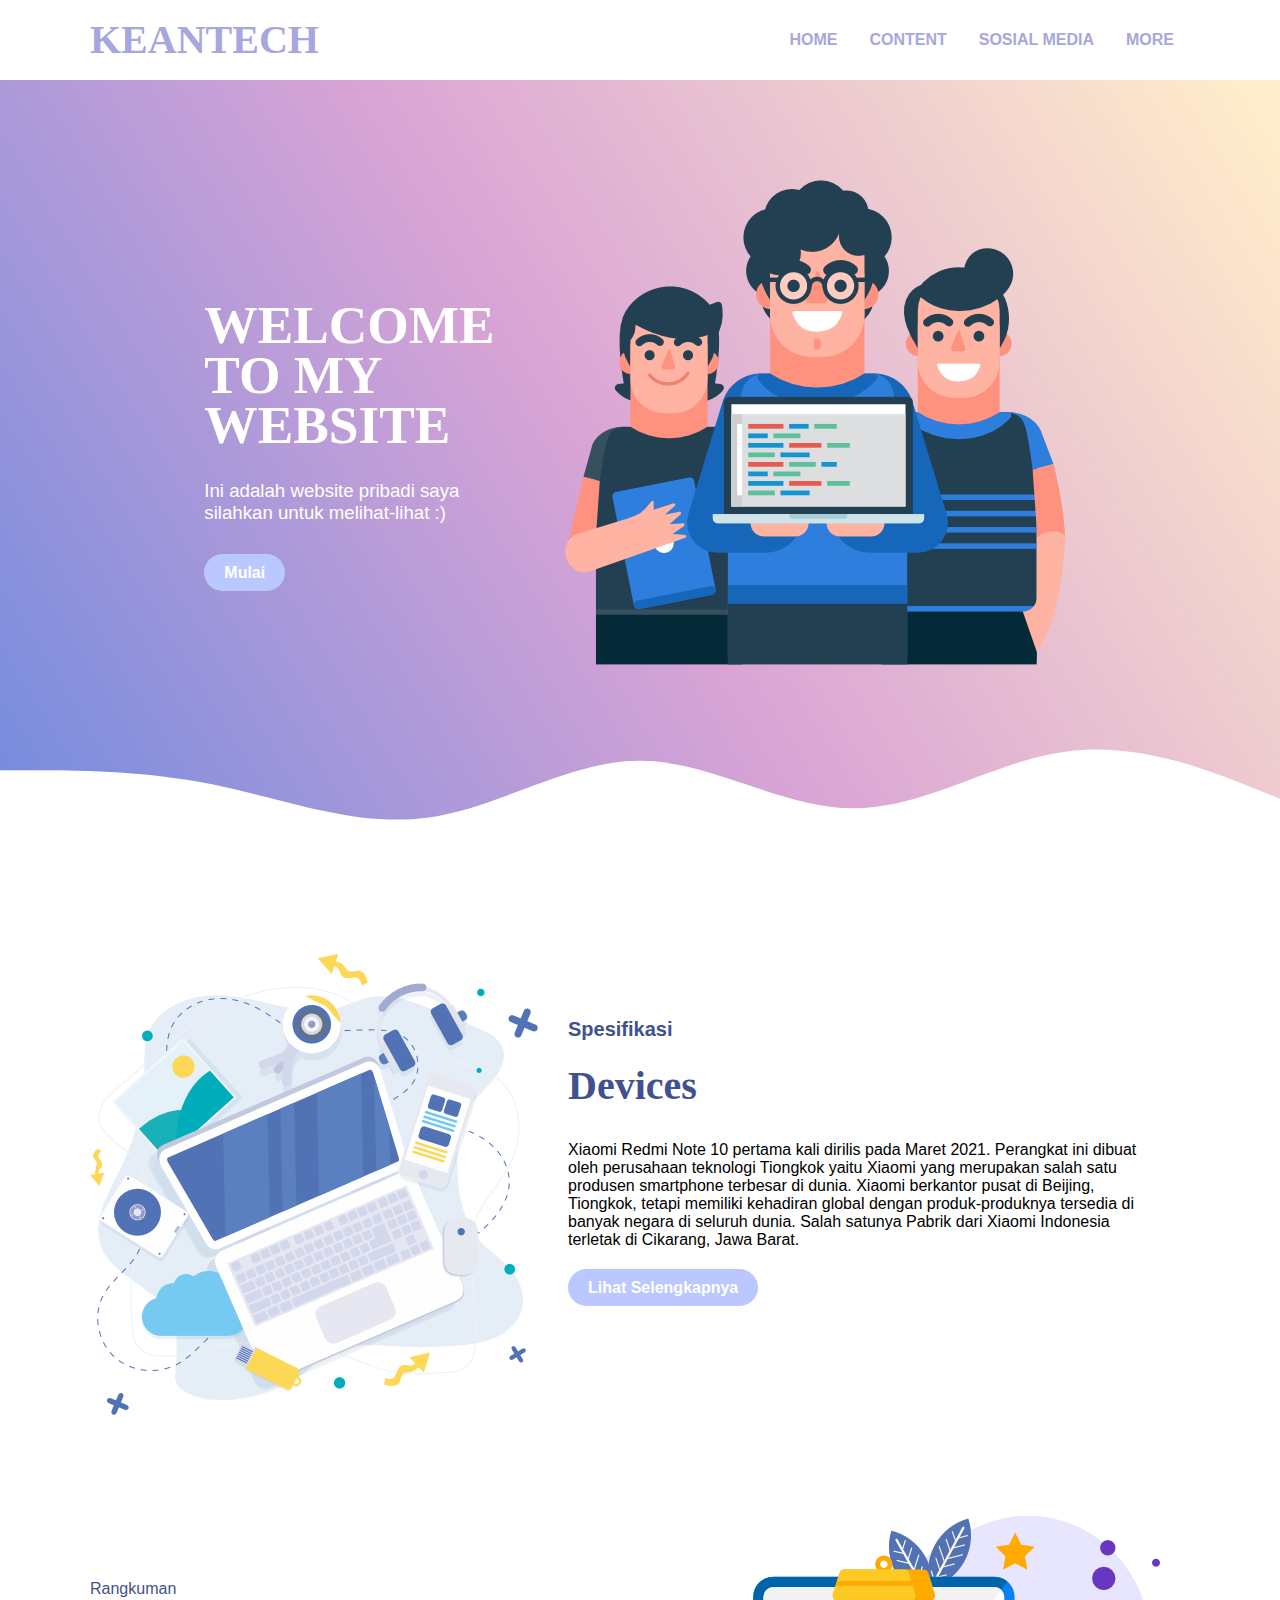
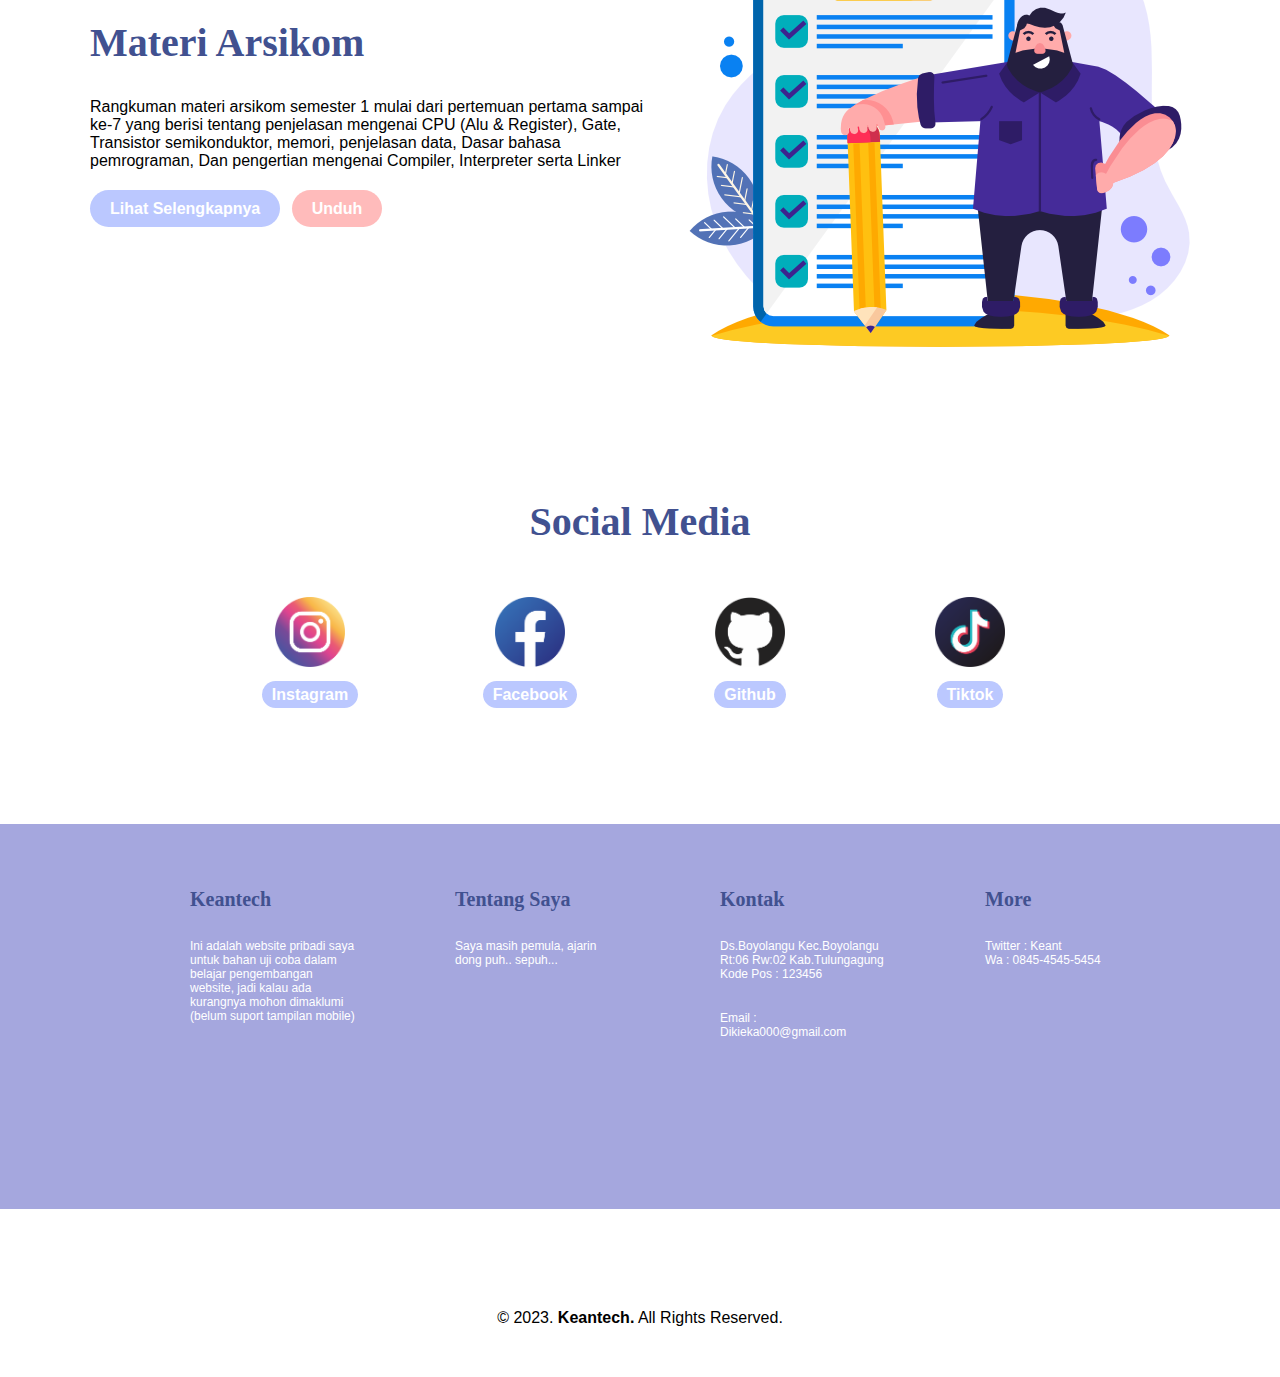
==== commit ff5f1645: "Update index.html" ====
--- a/index.html
+++ b/index.html
@@ -43,9 +43,8 @@
 
             <div class="wrapper">
                <section id="content">
-                   <div class="img1">
                    <img src="resource/spek.png"/>
-               </div>
+               
                    <div class="kolom">
                        <p class="deskripsi">Spesifikasi</p>
                        <h2>Devices</h2>
@@ -57,15 +56,13 @@
 
                <div class="wrapper">
                 <section id="content">
-                    <div class="img1">
-                </div>
                     <div class="kolom2">
                         <p class="deskripsi">Rangkuman</p>
                         <h2>Materi Arsikom</h2>
                         <p>Rangkuman materi arsikom semester 1 mulai dari pertemuan pertama sampai ke-7 yang berisi tentang penjelasan mengenai CPU (Alu & Register), Gate, Transistor semikonduktor, memori, penjelasan data, Dasar bahasa pemrograman, Dan pengertian mengenai Compiler, Interpreter serta Linker
                         </p>
-                        <p><a href="pdf/Tugas 9 Program Konversi Suhu 1B (Asfahanny Diki E) (1).pdf" class="tbl-cyan">Lihat Selengkapnya</a>   
-                            <a href="pdf/Tugas 9 Program Konversi Suhu 1B (Asfahanny Diki E) (1).pdf" class="tbl-pink" download>Unduh</a></p>
+                        <p><a href="pdf/Rangkuman.pdf" class="tbl-cyan">Lihat Selengkapnya</a>   
+                            <a href="pdf/Rangkuman.pdf" class="tbl-pink" download>Unduh</a></p>
                     </div>
                     <img src="resource/spek2.png"/>
                 </section>
@@ -103,7 +100,7 @@
             <div class="footer">
                 <div class="footer-section">
                     <h4>Keantech</h4>
-                    <p>Ini adalah website pribadi saya untuk bahan uji coba dalam belajar pengembangan website, jadi kalau ada kurangnya mohon dimaklumi</p>
+                    <p>Ini adalah website pribadi saya untuk bahan uji coba dalam belajar pengembangan website, jadi kalau ada kurangnya mohon dimaklumi (belum suport tampilan mobile)</p>
                 </div>
                 <div class="footer-section">
                     <h4>Tentang Saya</h4>
@@ -131,4 +128,4 @@
         </div>
      </div>
 </body>
-</html>+</html>
--- a/style.css
+++ b/style.css
@@ -162,7 +162,7 @@
 .kolom {
     margin-top: 50px;
     margin-bottom: 50px;
-    margin-left: 50px;
+    margin-left: 30px;
     margin-right: 30px;
 }
 
@@ -331,9 +331,10 @@
 }
 
 @font-face {
-    font-family: 'DotLirium','LeagueSpartan-Bold';
-    src: url('fonts/DotLirium') format('ttf'),
-         url('fonts/LeagueSpartan-Bold') format('otf');
+    font-family: 'DotLirium';
+    font-family: 'LeagueSpartan-Bold';
+    src: url('fonts/DotLirium.ttf') format('truetype');
+    src: url('fonts/LeagueSpartan-Bold.otf') format('opentype');
 }
 
 @media screen and (max-width: 991.98px){
@@ -414,4 +415,4 @@
         position: relative;
     }
 
-}+}
